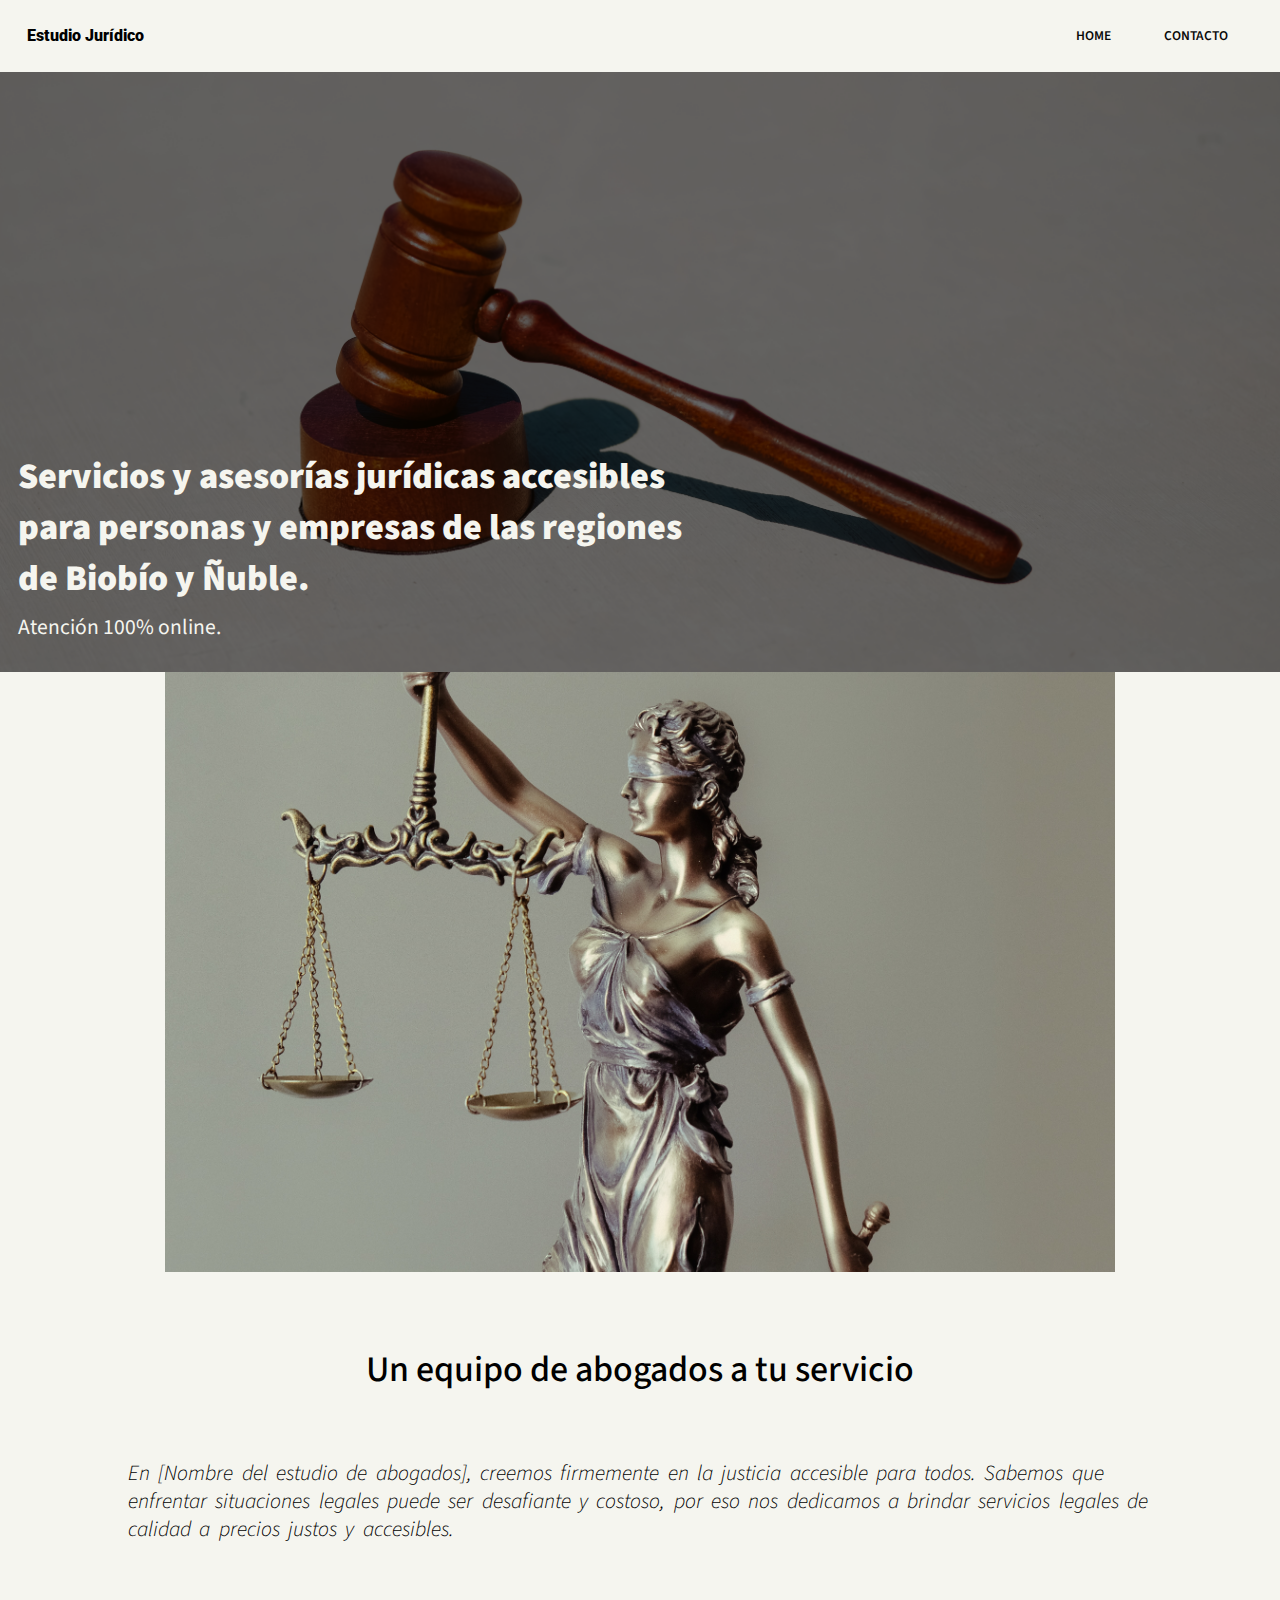
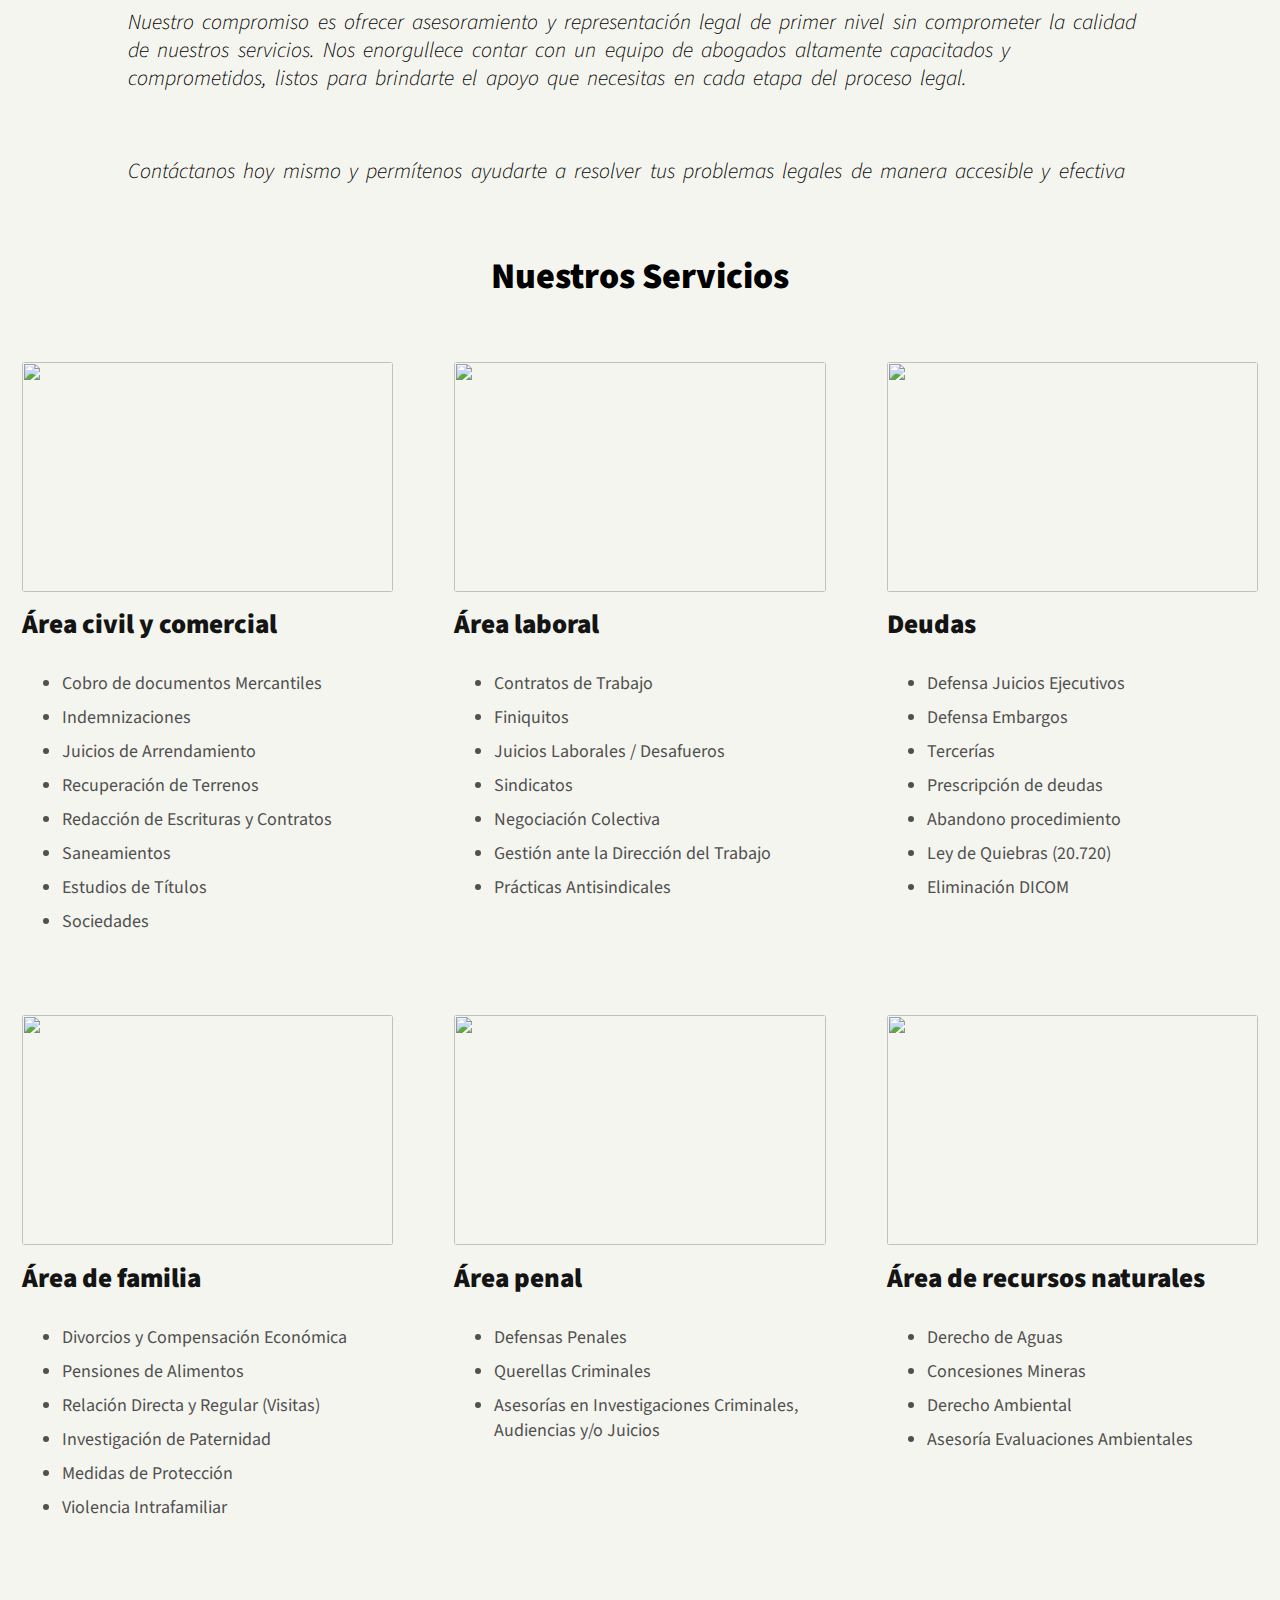
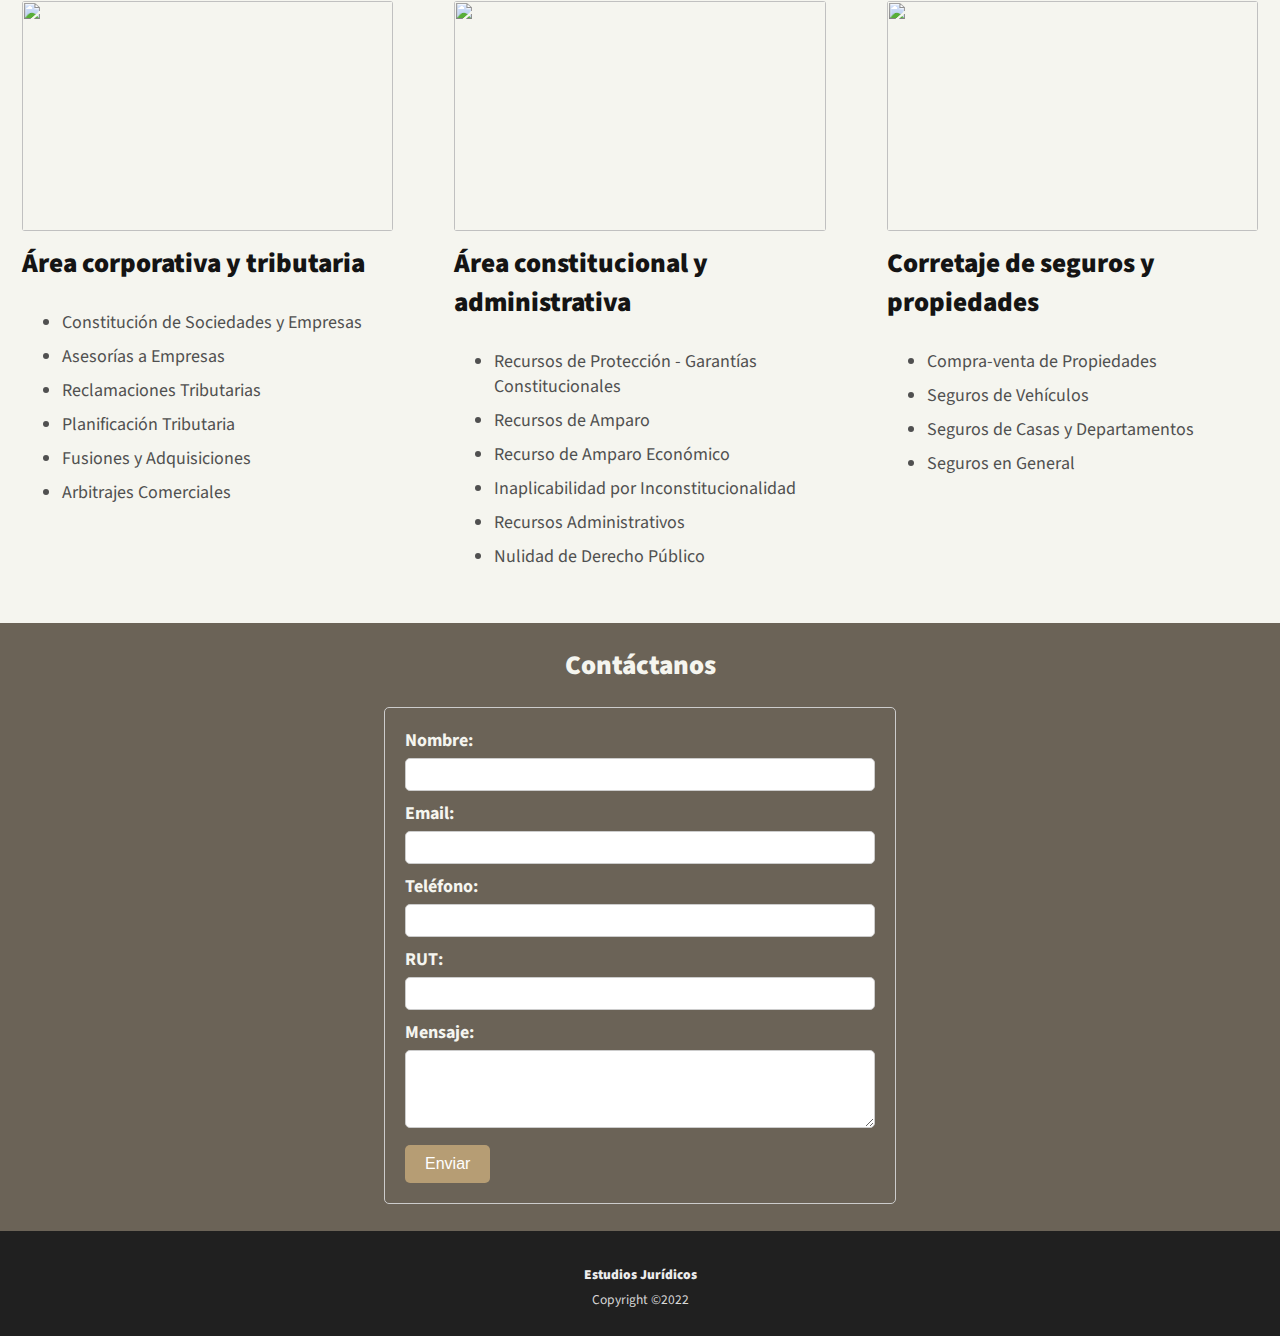
==== index.html @ 24c983ad "first commit" ====
<!DOCTYPE html>
<html>
  <head>
    <!-- Normalize -->
    <link
      rel="stylesheet"
      href="https://necolas.github.io/normalize.css/8.0.1/normalize.css"
    />
    <!-- Font-awesome -->
    <link
      rel="stylesheet"
      href="https://cdnjs.cloudflare.com/ajax/libs/font-awesome/6.4.0/css/all.min.css"
      integrity="sha512-iecdLmaskl7CVkqkXNQ/ZH/XLlvWZOJyj7Yy7tcenmpD1ypASozpmT/E0iPtmFIB46ZmdtAc9eNBvH0H/ZpiBw=="
      crossorigin="anonymous"
      referrerpolicy="no-referrer"
    />
    <!-- Google Fonts -->
    <link rel="preconnect" href="https://fonts.googleapis.com" />
    <link rel="preconnect" href="https://fonts.gstatic.com" crossorigin />
    <link
      href="https://fonts.googleapis.com/css2?family=Roboto:wght@700&family=Source+Sans+Pro:wght@200;300;400;600;700&display=swap"
      rel="stylesheet"
    />
    <!-- CSS -->
    <link rel="stylesheet" href="./style.css" />
    <meta name="viewport" content="width=device-width, initial-scale=1" />
    <title>My Learning Journal</title>
  </head>
  <header class="nav-bar">
    <i class="fa-solid fa-book fa-xl logo"></i>
    <h5 class="nav-title">Estudio Jurídico</h5>
    <nav class="nav-links">
      <a href="#" class="home-link">Home</a>
      <a href="#" class="about-me-link">Contacto</a>
    </nav>
  </header>
  <body>
    <a class="hero-overlay" href="#">
      <section class="hero">
        <div class="hero-content">
          <h1 class="hero-title">
            Servicios y asesorías jurídicas accesibles para personas y empresas
            de las regiones de Biobío y Ñuble.
          </h1>
          <p class="hero-text">Atención 100% online.</p>
        </div>
        <img src="./images/hero.jpg" class="hero-img" />
      </section>
    </a>
    <div class="about-el">
      <div>
        <img class="about-img" src="./images/about.jpg" />
      </div>
      <div>
        <h1 class="about-title">Un equipo de abogados a tu servicio</h1>
        <p class="about-text">
          En [Nombre del estudio de abogados], creemos firmemente en la justicia
          accesible para todos. Sabemos que enfrentar situaciones legales puede
          ser desafiante y costoso, por eso nos dedicamos a brindar servicios
          legales de calidad a precios justos y accesibles.
        </p>
        <p class="about-text">
          Nuestro compromiso es ofrecer asesoramiento y representación legal de
          primer nivel sin comprometer la calidad de nuestros servicios. Nos
          enorgullece contar con un equipo de abogados altamente capacitados y
          comprometidos, listos para brindarte el apoyo que necesitas en cada
          etapa del proceso legal.
        </p>
        <p class="about-text">
          Contáctanos hoy mismo y permítenos ayudarte a resolver tus problemas
          legales de manera accesible y efectiva
        </p>
      </div>
    </div>
    <h1 class="servicios-title">Nuestros Servicios</h1>
    <div class="posts-grid">
      <article class="post-card">
        <img
          src="https://source.unsplash.com/random/500×500/?lawyer"
          class="post-img"
        />
        <h2 class="post-title">Área civil y comercial</h2>
        <div class="post-text">
          <ul>
            <li>Cobro de documentos Mercantiles</li>
            <li>Indemnizaciones</li>
            <li>Juicios de Arrendamiento</li>
            <li>Recuperación de Terrenos</li>
            <li>Redacción de Escrituras y Contratos</li>
            <li>Saneamientos</li>
            <li>Estudios de Títulos</li>
            <li>Sociedades</li>
          </ul>
        </div>
      </article>
      <article class="post-card">
        <img
          src="https://source.unsplash.com/random/500×500/?courthouse"
          class="post-img"
        />
        <h2 class="post-title">Área laboral</h2>
        <div class="post-text">
          <ul>
            <li>Contratos de Trabajo</li>
            <li>Finiquitos</li>
            <li>Juicios Laborales / Desafueros</li>
            <li>Sindicatos</li>
            <li>Negociación Colectiva</li>
            <li>Gestión ante la Dirección del Trabajo</li>
            <li>Prácticas Antisindicales</li>
          </ul>
        </div>
      </article>
      <article class="post-card">
        <img
          src="https://source.unsplash.com/random/500×500/?frontend"
          class="post-img"
        />
        <h2 class="post-title">Deudas</h2>
        <div class="post-text">
          <ul>
            <li>Defensa Juicios Ejecutivos</li>
            <li>Defensa Embargos</li>
            <li>Tercerías</li>
            <li>Prescripción de deudas</li>
            <li>Abandono procedimiento</li>
            <li>Ley de Quiebras (20.720)</li>
            <li>Eliminación DICOM</li>
          </ul>
        </div>
      </article>
      <article class="post-card">
        <img
          src="https://source.unsplash.com/random/500×500/?gaming"
          class="post-img"
        />
        <h2 class="post-title">Área de familia</h2>
        <div class="post-text">
          <ul>
            <li>Divorcios y Compensación Económica</li>
            <li>Pensiones de Alimentos</li>
            <li>Relación Directa y Regular (Visitas)</li>
            <li>Investigación de Paternidad</li>
            <li>Medidas de Protección</li>
            <li>Violencia Intrafamiliar</li>
          </ul>
        </div>
      </article>
      <article class="post-card">
        <img
          src="https://source.unsplash.com/random/500×500/?it"
          class="post-img"
        />
        <h2 class="post-title">Área penal</h2>
        <div class="post-text">
          <ul>
            <li>Defensas Penales</li>
            <li>Querellas Criminales</li>
            <li>
              Asesorías en Investigaciones Criminales, Audiencias y/o Juicios
            </li>
          </ul>
        </div>
      </article>
      <article class="post-card">
        <img
          src="https://source.unsplash.com/random/500×500/?programming"
          class="post-img"
        />
        <h2 class="post-title">Área de recursos naturales</h2>
        <div class="post-text">
          <ul>
            <li>Derecho de Aguas</li>
            <li>Concesiones Mineras</li>
            <li>Derecho Ambiental</li>
            <li>Asesoría Evaluaciones Ambientales</li>
          </ul>
        </div>
      </article>
      <article class="post-card">
        <img
          src="https://source.unsplash.com/random/500×500/?frontend"
          class="post-img"
        />
        <h2 class="post-title">Área corporativa y tributaria</h2>
        <div class="post-text">
          <ul>
            <li>Constitución de Sociedades y Empresas</li>
            <li>Asesorías a Empresas</li>
            <li>Reclamaciones Tributarias</li>
            <li>Planificación Tributaria</li>
            <li>Fusiones y Adquisiciones</li>
            <li>Arbitrajes Comerciales</li>
          </ul>
        </div>
      </article>
      <article class="post-card">
        <img
          src="https://source.unsplash.com/random/500×500/?frontend"
          class="post-img"
        />
        <h2 class="post-title">Área constitucional y administrativa</h2>
        <div class="post-text">
          <ul>
            <li>Recursos de Protección - Garantías Constitucionales</li>
            <li>Recursos de Amparo</li>
            <li>Recurso de Amparo Económico</li>
            <li>Inaplicabilidad por Inconstitucionalidad</li>
            <li>Recursos Administrativos</li>
            <li>Nulidad de Derecho Público</li>
          </ul>
        </div>
      </article>
      <article class="post-card">
        <img
          src="https://source.unsplash.com/random/500×500/?frontend"
          class="post-img"
        />
        <h2 class="post-title">Corretaje de seguros y propiedades</h2>
        <div class="post-text">
          <ul>
            <li>Compra-venta de Propiedades</li>
            <li>Seguros de Vehículos</li>
            <li>Seguros de Casas y Departamentos</li>
            <li>Seguros en General</li>
          </ul>
        </div>
      </article>
    </div>
    <div class="contactanos">
      <h2 class="contact-title">Contáctanos</h2>
      <form
        action="/submit"
        method="post"
        onsubmit="return validateForm()"
        class="contact-form"
      >
        <label for="nombre">Nombre:</label>
        <input type="text" id="nombre" name="nombre" required />

        <label for="email">Email:</label>
        <input type="email" id="email" name="email" required />

        <label for="telefono">Teléfono:</label>
        <input type="tel" id="telefono" name="telefono" />

        <label for="rut">RUT:</label>
        <input type="text" id="rut" name="rut" />

        <label for="mensaje">Mensaje:</label>
        <textarea
          id="mensaje"
          name="mensaje"
          rows="4"
          cols="50"
          required
        ></textarea>

        <input type="submit" value="Enviar" class="submit-btn" />
      </form>

      <script>
        function validateForm() {
          // Regular expressions for validation
          var telefonoRegex = /^[0-9\s-]*$/;
          var rutRegex = /^[0-9]+[-|‐]{1}[0-9kK]{1}$/;

          var telefonoInput = document.getElementById("telefono");
          var rutInput = document.getElementById("rut");

          // Validate telefono field
          if (
            telefonoInput.value.trim() !== "" &&
            !telefonoRegex.test(telefonoInput.value)
          ) {
            alert(
              "Por favor, ingresa un número de teléfono válido (solo dígitos, guiones o espacios)."
            );
            telefonoInput.focus();
            return false;
          }

          // Validate RUT field
          if (rutInput.value.trim() !== "" && !rutRegex.test(rutInput.value)) {
            alert("Por favor, ingresa un RUT válido en el formato 12345678-9.");
            rutInput.focus();
            return false;
          }

          return true; // Form will be submitted if everything is valid
        }
      </script>
    </div>
  </body>
  <footer>
    <h6 class="footer-title">Estudios Jurídicos</h6>
    <h6 class="footer-copy">Copyright &copy;2022</h6>
  </footer>
</html>
---- style.css ----
*,
*::before,
*::after {
  box-sizing: border-box;
}

html {
  width: calc(100vw - (100vw - 100%));
  min-width: 320px;
}

html,
body {
  margin: 0;
  padding: 0;
}

/* Typography */

body {
  font-family: "Source Sans Pro", sans-serif;
}

h1,
h2,
h5,
.more-btn,
.footer-title {
  font-weight: 900;
}

h4,
h6,
p {
  font-weight: 400;
}

h1 {
  font-size: 2rem;
}

h2 {
  font-size: 1.5rem;
}

h5,
h4 {
  font-size: 0.88rem;
  font-family: "Roboto", sans-serif;
}

h6,
.nav-links a {
  font-size: 0.75rem;
}

.nav-links a {
  text-transform: uppercase;
}

p,
.more-btn {
  font-size: 1rem;
}

.nav-links a {
  text-decoration: none;
  font-weight: 600;
  color: #090909;
}

.post-date,
.more-btn {
  color: #000000;
}

.post-date {
  text-transform: uppercase;
}

.post-title {
  color: #141414;
}

.post-text {
  color: #505050;
}

.footer-title {
  color: #ececec;
}

.footer-copy {
  color: #d7d7d7;
}

.nav-bar,
.post-card {
  background-color: #f5f5ef;
}

.hero {
  color: #f5f5ef;
  background-color: #000000;
}

body {
  background-color: #f5f5ef;
}

.hero-text {
  font-size: 1.2em;
}

.about-title {
  max-width: 80%;
  margin: 0 auto;
  font-size: 2em;
  text-align: center;
  padding-top: 2em;
  font-weight: 500;
}

.about-text {
  font-size: 1.2em;
  font-weight: 300;
  font-style: italic;
  word-spacing: 0.2em;
  width: 80%;
  margin: 3em auto;
  line-height: 1.3em;
}

.servicios-title {
  text-align: center;
  margin-top: 1.5em;
}

/* images */

.hero-img {
  width: 100%;
  min-width: 320px;
  min-height: 290px;
  max-height: 600px;
  filter: brightness(40%);
  object-fit: cover;
  object-position: center;
}

.post-img {
  width: 100%;
  height: 230px;
  object-fit: cover;
  border-radius: 3px;
  object-position: center center;
}

.read-post-img {
  width: min(90%, 900px);
  display: block;
  margin: 0 auto;
  min-height: 190px;
  max-height: 480px;
  object-fit: cover;
  object-position: center top;
}

.me-img {
  width: 185px;
  height: 185px;
  border-radius: 50%;
}

/* layout header*/

.nav-bar {
  display: grid;
  grid-template-columns: 0.5em min-content 1fr minmax(150px, 20%);
  grid-template-areas: ". logo title link";
  align-items: baseline;
  text-align: center;
  gap: 0 0.5em;
}

.logo {
  grid-area: logo;
  align-self: center;
}

.nav-title {
  grid-area: title;
  text-align: left;
}

.nav-links {
  grid-area: link;
  display: flex;
  justify-content: space-evenly;
  margin: auto 0;
  /* gap: 1em; */
}

/* layout hero */

.hero {
  margin: 0 auto;
  display: grid;
  grid-template-rows: min-content min-content;
  grid-template-columns: 2fr 1fr;
}

.hero-img,
.hero-content {
  grid-column: 1 / -1;
}

.hero-img {
  grid-row: 1 / -1;
}

.hero-content {
  grid-row: 2 / -1;
  z-index: 1;
  padding: 0 1em 1em;
  width: min(100%, 700px);
}

.hero-date,
.hero-text {
  margin-top: 0;
  margin-bottom: 0.6em;
  line-height: 1.2;
}

.hero-title {
  margin: 0 0 0.3em;
}

/* layout about-el */

.about-el {
  display: block;
}

.about-img {
  width: min(100%, 950px);
  display: block;
  margin: auto;
  min-height: 190px;
  max-height: 600px;
  object-fit: cover;
  object-position: center 40%;
}

@media (min-width: 1300px) {
  .about-el {
    display: grid;
    grid-template-columns: 1fr 1fr;
  }
  .about-img {
    margin: 0 auto;
    max-height: 800px;
  }
}

/* layout articles */

.posts-grid {
  display: grid;
  grid-template-columns: repeat(auto-fit, minmax(310px, 1fr));
  grid-gap: 1em;
  margin-bottom: 1.5em;
}

.post-card {
  display: flex;
  flex-direction: column;
  margin: 2em 1.2em 0.5em;
}

.post-img {
  align-self: center;
}

.post-date {
  margin-top: 0.8em;
  margin-bottom: 0;
}

.post-title {
  margin-top: 0.5em;
  margin-bottom: 0;
}

.post-text {
  margin-top: 0.5em;
  margin-bottom: 0;
}

.post-text li {
  margin: 0.5em 0;
}

/* View more button */

.more-btn {
  display: block;
  margin: 1em auto 2em;
  border: none;
  background-color: #ffffff;
  text-decoration: underline;
  text-transform: capitalize;
}

/* footer layout */

footer {
  background-color: #202020;
  min-height: 105px;
  display: flex;
  flex-direction: column;
  justify-content: center;
  align-items: center;
}

.footer-title {
  padding: 0.5em 0;
  margin: 0;
}

.footer-copy {
  padding: 0;
  margin: 0;
}

/* read-post layout */

.read-post-upper {
  margin: 0 auto;
  width: min(90%, 800px);
}

.read-post-lower {
  margin: 0 auto 2em;
  width: min(90%, 800px);
}

.read-post-date {
  margin-bottom: 0;
}

.recent-post {
  text-align: center;
  margin: 2.5em 0 0.5em;
}

/* about-me layout */

.me-profile {
  margin: 1em 1.25em;
  display: grid;
  grid-template-columns: min-content 2fr;
  grid-template-rows: min-content 1fr;
  grid-template-areas:
    "image image"
    "text text";
  align-items: center;
}

.me-img {
  grid-area: image;
}

.me-description {
  grid-area: text;
}

.me-img,
.me-description {
  margin: 0 0.5em;
}

.me-description {
  max-width: 1000px;
}
/* media-queries */
@media (min-width: 768px) {
  html {
    font-size: 17px;
  }

  .me-profile {
    grid-template-areas:
      ". image text ."
      ". image text .";
    margin: 1.5em 2em;
  }
}

@media (min-width: 1025px) {
  html {
    font-size: 18px;
  }

  .me-profile {
    grid-template-columns: 1fr min-content 6fr 1fr;
    grid-template-rows: min-content 1fr;
  }
}

.hero-overlay {
  text-decoration: none;
  cursor: pointer;
}

/* form */

.contactanos {
  display: flex;
  flex-direction: column;
  justify-content: center;
  align-items: center;
  margin: 0;
  background-color: #6b6357;
}

.contact-title {
  color: #f5f5ef;
}

.contact-form {
  color: #f5f5ef;
  /* max-width: 400px; */
  width: 40%;
  padding: 20px;
  border: 1px solid #ccc;
  border-radius: 5px;
  margin-bottom: 1.5rem;
}

label {
  display: block;
  margin-bottom: 5px;
  font-weight: bold;
}

input[type="text"],
input[type="email"],
input[type="tel"],
textarea {
  width: 100%;
  padding: 8px;
  border-radius: 5px;
  border: 1px solid #ccc;
  box-sizing: border-box;
  margin-bottom: 10px;
}

.submit-btn {
  background-color: #b69d74;
  color: white;
  padding: 10px 20px;
  border: none;
  border-radius: 5px;
  cursor: pointer;
  font-size: 16px;
}

.submit-btn:hover {
  background-color: #f5f5ef;
  color: #6b6357;
}

@media (max-width: 575.98px) {
  .contact-form {
    width: 80%;
  }
}

@media (min-width: 576px) and (max-width: 767.98px) {
  .contact-form {
    width: 70%;
  }
}

/* Medium devices (tablets, 768px and up) */
@media (min-width: 768px) and (max-width: 991.98px) {
  .contact-form {
    width: 60%;
  }
}
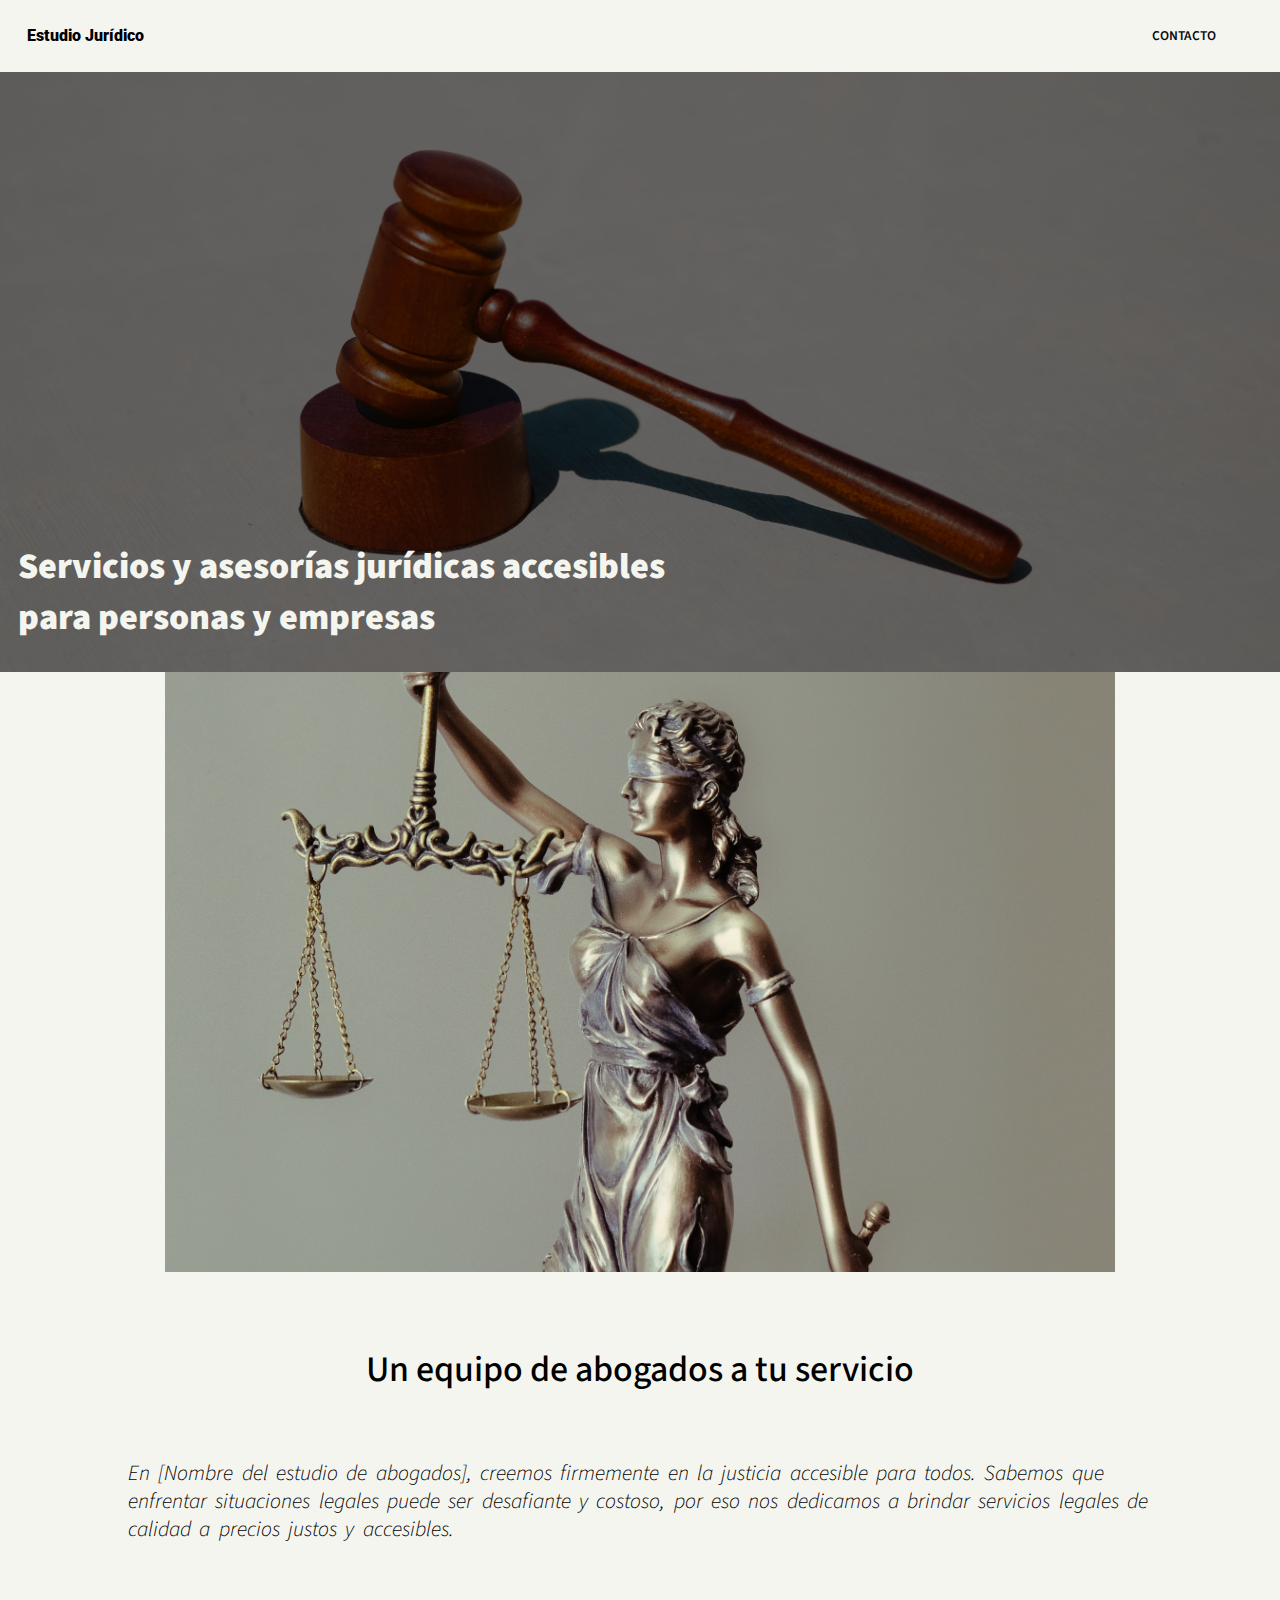
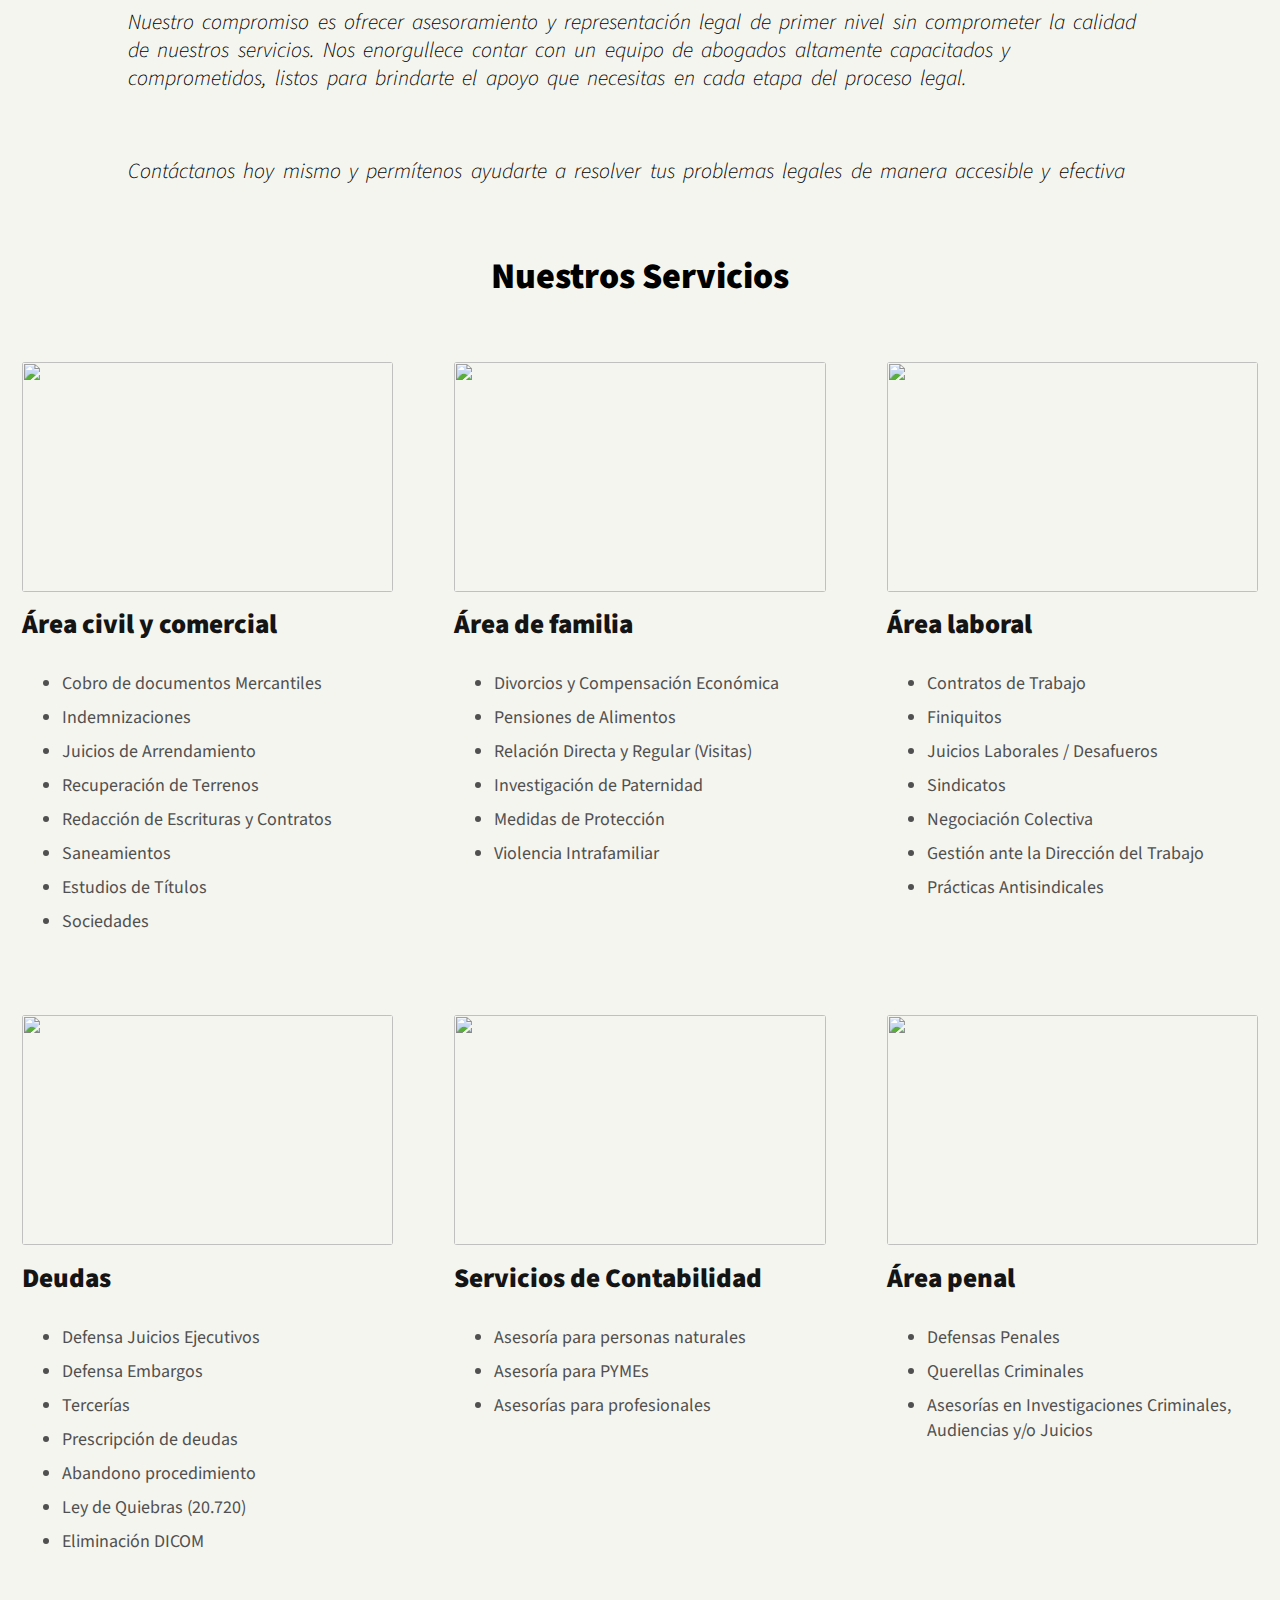
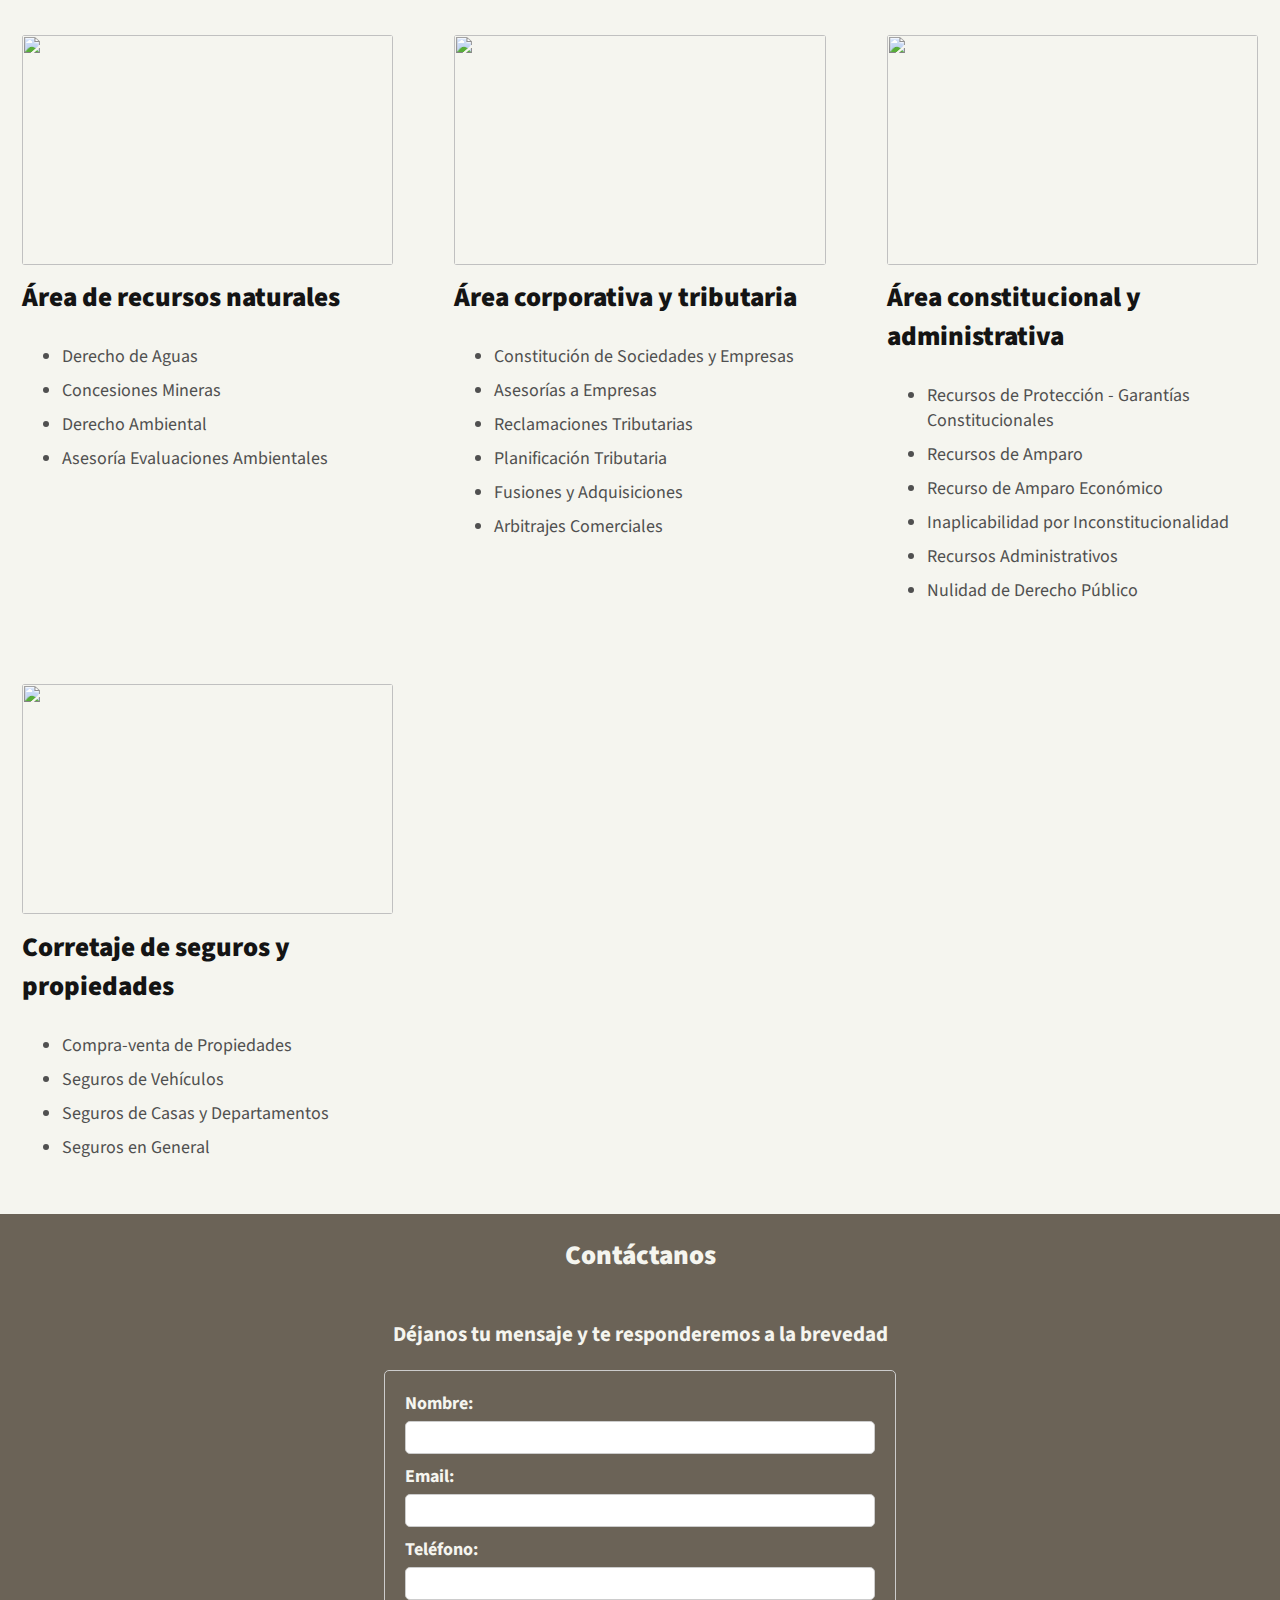
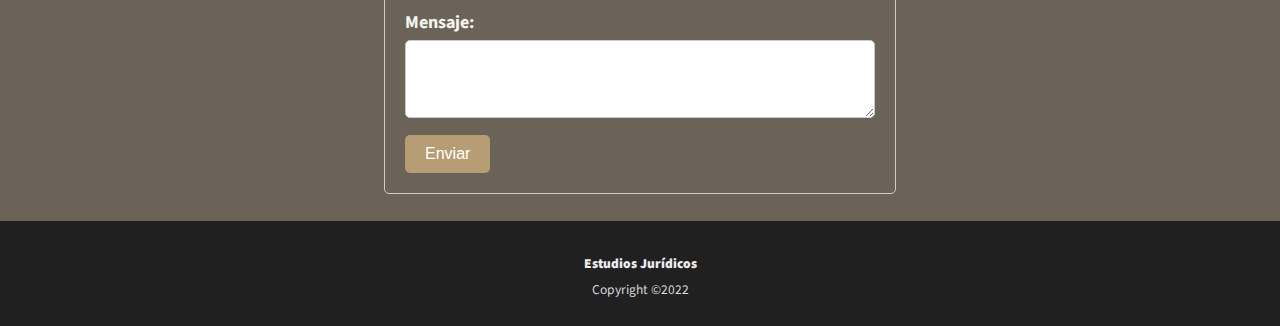
==== commit 2ad021a8: "whatsapp btn" ====
--- a/index.html
+++ b/index.html
@@ -27,11 +27,11 @@
     <title>My Learning Journal</title>
   </head>
   <header class="nav-bar">
-    <i class="fa-solid fa-book fa-xl logo"></i>
+    <i class="fa-solid fa-gavel fa-xl logo"></i>
     <h5 class="nav-title">Estudio Jurídico</h5>
     <nav class="nav-links">
-      <a href="#" class="home-link">Home</a>
-      <a href="#" class="about-me-link">Contacto</a>
+      <i class="fa-brands fa-whatsapp fa-xl logo whatsapp"></i>
+      <a href="#formulario" class="about-me-link">Contacto</a>
     </nav>
   </header>
   <body>
@@ -40,9 +40,8 @@
         <div class="hero-content">
           <h1 class="hero-title">
             Servicios y asesorías jurídicas accesibles para personas y empresas
-            de las regiones de Biobío y Ñuble.
           </h1>
-          <p class="hero-text">Atención 100% online.</p>
+          <!-- <p class="hero-text">Atención 100% online.</p> -->
         </div>
         <img src="./images/hero.jpg" class="hero-img" />
       </section>
@@ -95,6 +94,23 @@
       </article>
       <article class="post-card">
         <img
+          src="https://source.unsplash.com/random/500×500/?gaming"
+          class="post-img"
+        />
+        <h2 class="post-title">Área de familia</h2>
+        <div class="post-text">
+          <ul>
+            <li>Divorcios y Compensación Económica</li>
+            <li>Pensiones de Alimentos</li>
+            <li>Relación Directa y Regular (Visitas)</li>
+            <li>Investigación de Paternidad</li>
+            <li>Medidas de Protección</li>
+            <li>Violencia Intrafamiliar</li>
+          </ul>
+        </div>
+      </article>
+      <article class="post-card">
+        <img
           src="https://source.unsplash.com/random/500×500/?courthouse"
           class="post-img"
         />
@@ -131,18 +147,15 @@
       </article>
       <article class="post-card">
         <img
-          src="https://source.unsplash.com/random/500×500/?gaming"
-          class="post-img"
-        />
-        <h2 class="post-title">Área de familia</h2>
-        <div class="post-text">
-          <ul>
-            <li>Divorcios y Compensación Económica</li>
-            <li>Pensiones de Alimentos</li>
-            <li>Relación Directa y Regular (Visitas)</li>
-            <li>Investigación de Paternidad</li>
-            <li>Medidas de Protección</li>
-            <li>Violencia Intrafamiliar</li>
+          src="https://source.unsplash.com/random/500×500/?it"
+          class="post-img"
+        />
+        <h2 class="post-title">Servicios de Contabilidad</h2>
+        <div class="post-text">
+          <ul>
+            <li>Asesoría para personas naturales</li>
+            <li>Asesoría para PYMEs</li>
+            <li>Asesorías para profesionales</li>
           </ul>
         </div>
       </article>
@@ -227,8 +240,11 @@
         </div>
       </article>
     </div>
-    <div class="contactanos">
+    <div class="contactanos" id="formulario">
       <h2 class="contact-title">Contáctanos</h2>
+      <h3 class="contact-title">
+        Déjanos tu mensaje y te responderemos a la brevedad
+      </h3>
       <form
         action="/submit"
         method="post"
@@ -244,8 +260,8 @@
         <label for="telefono">Teléfono:</label>
         <input type="tel" id="telefono" name="telefono" />
 
-        <label for="rut">RUT:</label>
-        <input type="text" id="rut" name="rut" />
+        <!-- <label for="rut">RUT:</label>
+        <input type="text" id="rut" name="rut" /> -->
 
         <label for="mensaje">Mensaje:</label>
         <textarea
@@ -258,7 +274,11 @@
 
         <input type="submit" value="Enviar" class="submit-btn" />
       </form>
-
+      <div class="whatsapp-btn-container">
+        <a class="whatsapp-btn" href="https://wa.me/91999999999"
+          ><i class="fab fa-whatsapp"></i
+        ></a>
+      </div>
       <script>
         function validateForm() {
           // Regular expressions for validation
--- a/style.css
+++ b/style.css
@@ -188,6 +188,9 @@
   align-self: center;
 }
 
+.whatsapp {
+  color: #128c7e;
+}
 .nav-title {
   grid-area: title;
   text-align: left;
@@ -490,3 +493,36 @@
     width: 60%;
   }
 }
+
+/* Whatsapp corner button */
+
+.whatsapp-btn-container {
+  position: fixed;
+  right: 15px;
+  opacity: 0;
+  bottom: -50px;
+  padding: 0.5rem;
+  animation: fade-up 1000ms forwards;
+  animation-delay: 1000ms;
+  background-color: white;
+  border-radius: 50%;
+  /* border: 0.1em solid gray; */
+}
+
+@keyframes fade-up {
+  100% {
+    bottom: 24px;
+    opacity: 1;
+  }
+}
+
+.whatsapp-btn-container .whatsapp-btn {
+  font-size: 48px;
+  color: #25d366;
+  display: inline-block;
+  transition: all 400ms;
+}
+
+.whatsapp-btn-container .whatsapp-btn:hover {
+  transform: scale(1.2);
+}
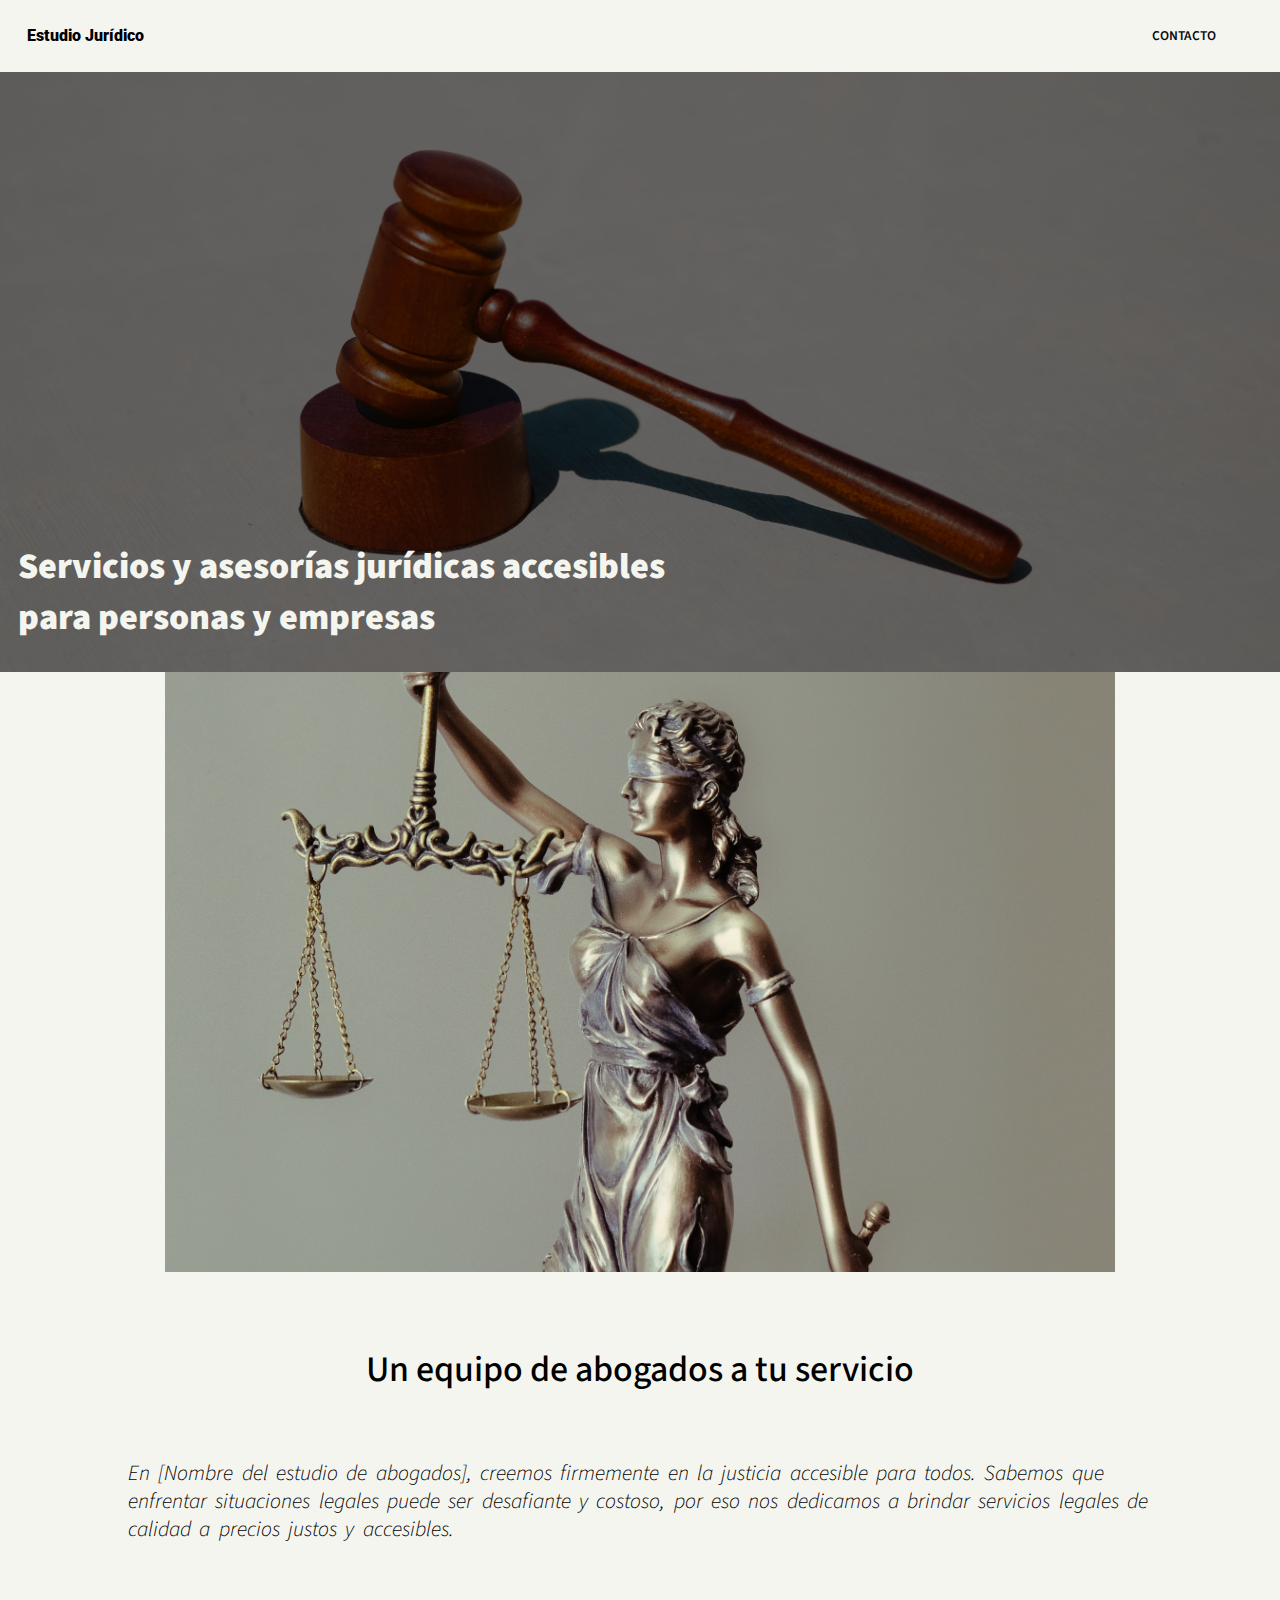
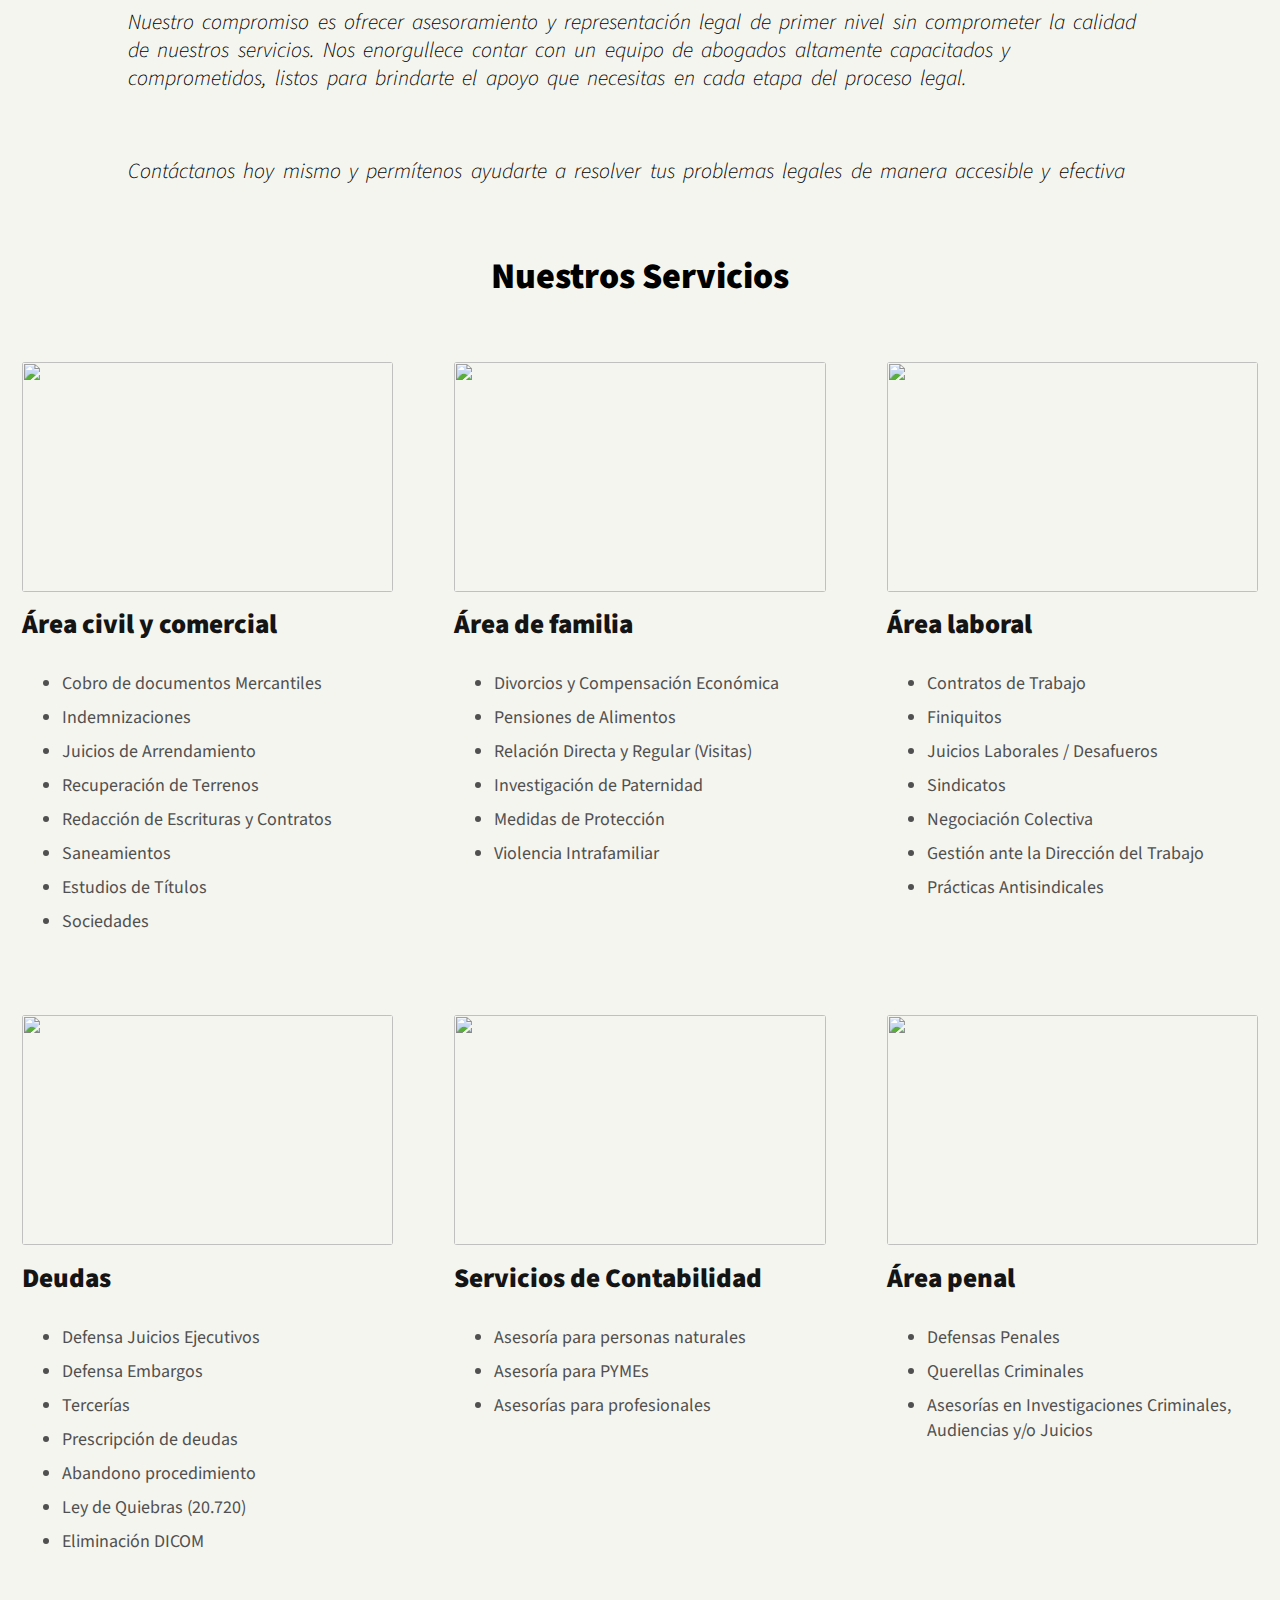
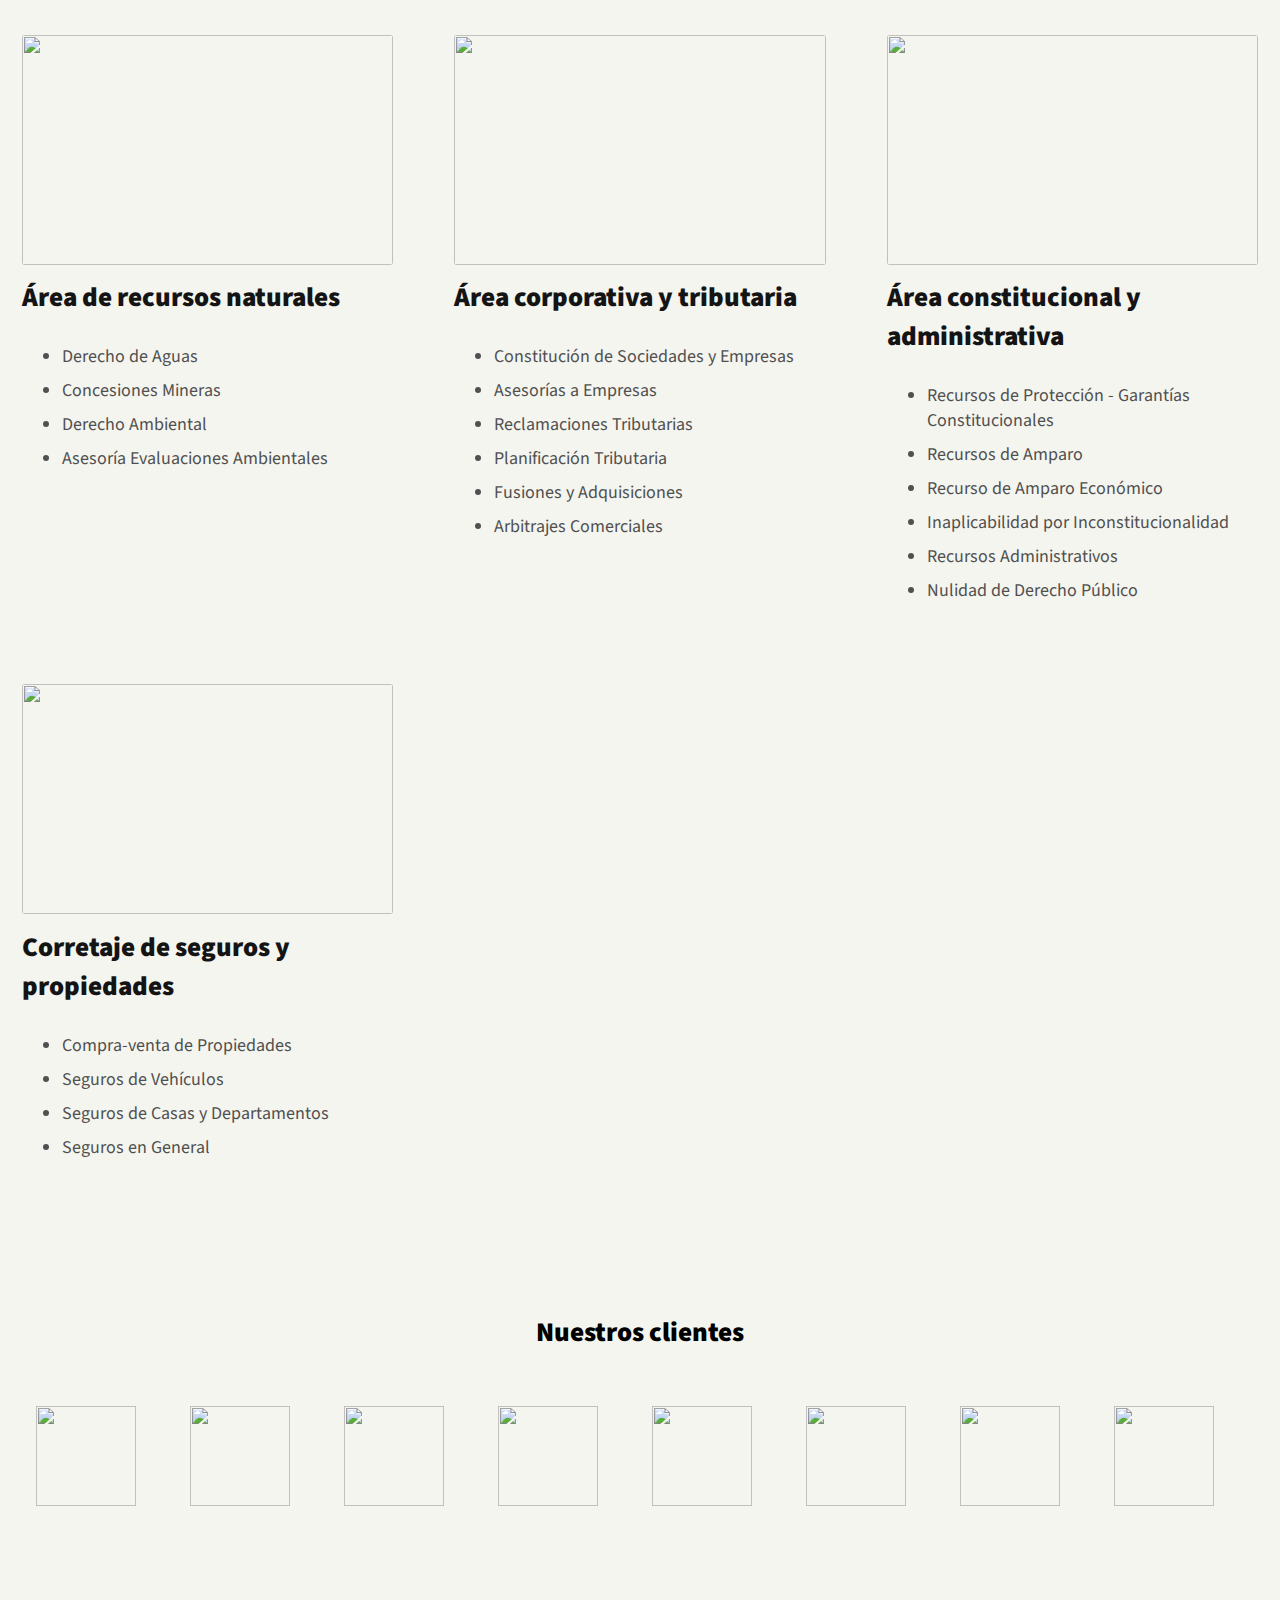
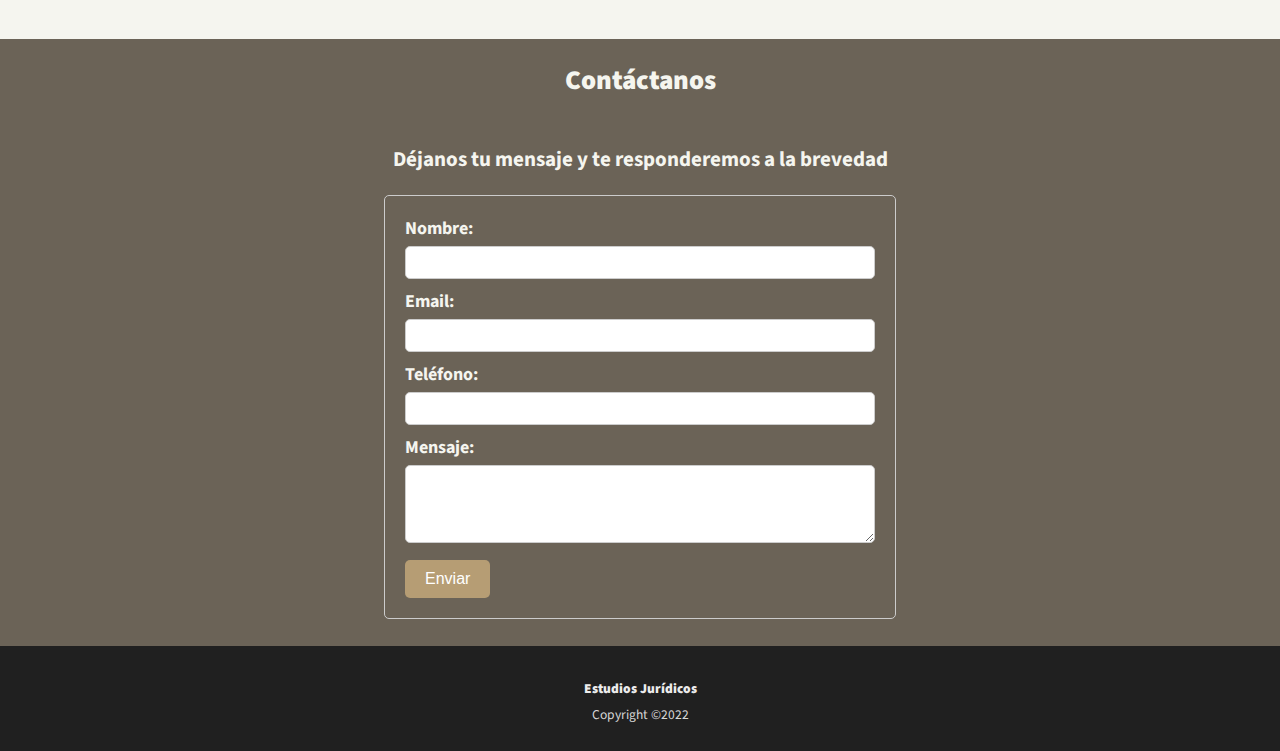
==== commit c68375e6: "client carrousel" ====
--- a/index.html
+++ b/index.html
@@ -1,6 +1,8 @@
 <!DOCTYPE html>
-<html>
+<html lang="es">
   <head>
+    <meta charset="utf-8" />
+    <meta name="viewport" content="width=device-width, initial-scale=1" />
     <!-- Normalize -->
     <link
       rel="stylesheet"
@@ -23,7 +25,6 @@
     />
     <!-- CSS -->
     <link rel="stylesheet" href="./style.css" />
-    <meta name="viewport" content="width=device-width, initial-scale=1" />
     <title>My Learning Journal</title>
   </head>
   <header class="nav-bar">
@@ -240,6 +241,119 @@
         </div>
       </article>
     </div>
+    <div class="slider">
+      <h2 class="clients-title">Nuestros clientes</h2>
+      <div class="slide-track">
+        <div class="slide">
+          <img
+            src="https://cdn.freebiesupply.com/logos/thumbs/2x/mcdonalds-black-logo.png"
+            alt=""
+          />
+        </div>
+        <div class="slide">
+          <img
+            src="https://cdn.freebiesupply.com/images/large/2x/starbucks-logo-black-and-white.png"
+            alt=""
+          />
+        </div>
+        <div class="slide">
+          <img
+            src="https://cdn.freebiesupply.com/logos/large/2x/general-electric-black-logo-png-transparent.png"
+            alt=""
+          />
+        </div>
+        <div class="slide">
+          <img
+            src="https://cdn.freebiesupply.com/logos/large/2x/nfl-logo-png-transparent.png"
+            alt=""
+          />
+        </div>
+        <div class="slide">
+          <img
+            src="https://cdn.freebiesupply.com/logos/large/2x/mercedes-benz-6-logo-png-transparent.png"
+            alt=""
+          />
+        </div>
+        <div class="slide">
+          <img
+            src="https://cdn.freebiesupply.com/logos/large/2x/hogwarts-logo-png-transparent.png"
+            alt=""
+          />
+        </div>
+        <div class="slide">
+          <img
+            src="https://cdn.freebiesupply.com/logos/thumbs/2x/mcdonalds-black-logo.png"
+            alt=""
+          />
+        </div>
+        <div class="slide">
+          <img
+            src="https://cdn.freebiesupply.com/images/large/2x/starbucks-logo-black-and-white.png"
+            alt=""
+          />
+        </div>
+        <div class="slide">
+          <img
+            src="https://cdn.freebiesupply.com/logos/large/2x/general-electric-black-logo-png-transparent.png"
+            alt=""
+          />
+        </div>
+        <div class="slide">
+          <img
+            src="https://cdn.freebiesupply.com/logos/large/2x/nfl-logo-png-transparent.png"
+            alt=""
+          />
+        </div>
+        <div class="slide">
+          <img
+            src="https://cdn.freebiesupply.com/logos/large/2x/mercedes-benz-6-logo-png-transparent.png"
+            alt=""
+          />
+        </div>
+        <div class="slide">
+          <img
+            src="https://cdn.freebiesupply.com/logos/large/2x/hogwarts-logo-png-transparent.png"
+            alt=""
+          />
+        </div>
+        <div class="slide">
+          <img
+            src="https://cdn.freebiesupply.com/logos/thumbs/2x/mcdonalds-black-logo.png"
+            alt=""
+          />
+        </div>
+        <div class="slide">
+          <img
+            src="https://cdn.freebiesupply.com/images/large/2x/starbucks-logo-black-and-white.png"
+            alt=""
+          />
+        </div>
+        <div class="slide">
+          <img
+            src="https://cdn.freebiesupply.com/logos/large/2x/general-electric-black-logo-png-transparent.png"
+            alt=""
+          />
+        </div>
+        <div class="slide">
+          <img
+            src="https://cdn.freebiesupply.com/logos/large/2x/nfl-logo-png-transparent.png"
+            alt=""
+          />
+        </div>
+        <div class="slide">
+          <img
+            src="https://cdn.freebiesupply.com/logos/large/2x/mercedes-benz-6-logo-png-transparent.png"
+            alt=""
+          />
+        </div>
+        <div class="slide">
+          <img
+            src="https://cdn.freebiesupply.com/logos/large/2x/hogwarts-logo-png-transparent.png"
+            alt=""
+          />
+        </div>
+      </div>
+    </div>
     <div class="contactanos" id="formulario">
       <h2 class="contact-title">Contáctanos</h2>
       <h3 class="contact-title">
@@ -279,7 +393,8 @@
           ><i class="fab fa-whatsapp"></i
         ></a>
       </div>
-      <script>
+
+      <!-- <script>
         function validateForm() {
           // Regular expressions for validation
           var telefonoRegex = /^[0-9\s-]*$/;
@@ -309,7 +424,7 @@
 
           return true; // Form will be submitted if everything is valid
         }
-      </script>
+      </script> -->
     </div>
   </body>
   <footer>
--- a/style.css
+++ b/style.css
@@ -430,6 +430,7 @@
 
 .contact-title {
   color: #f5f5ef;
+  text-align: center;
 }
 
 .contact-form {
@@ -526,3 +527,38 @@
 .whatsapp-btn-container .whatsapp-btn:hover {
   transform: scale(1.2);
 }
+
+/* CLIENTES SLIDER */
+
+.slide img {
+  width: 100px;
+  height: 100px;
+  animation: scroll 60s linear infinite;
+}
+
+.slide-track {
+  width: 100%;
+  display: flex;
+  gap: 3em;
+  overflow: hidden;
+}
+
+.slider {
+  margin: 2em 0;
+  padding: 2em 2em 5em;
+}
+
+@keyframes scroll {
+  0% {
+    transform: translateX(0);
+  }
+  100% {
+    transform: translatex(-1000%);
+  }
+}
+
+.clients-title {
+  text-align: center;
+  color: #000000;
+  margin: 2em 0;
+}
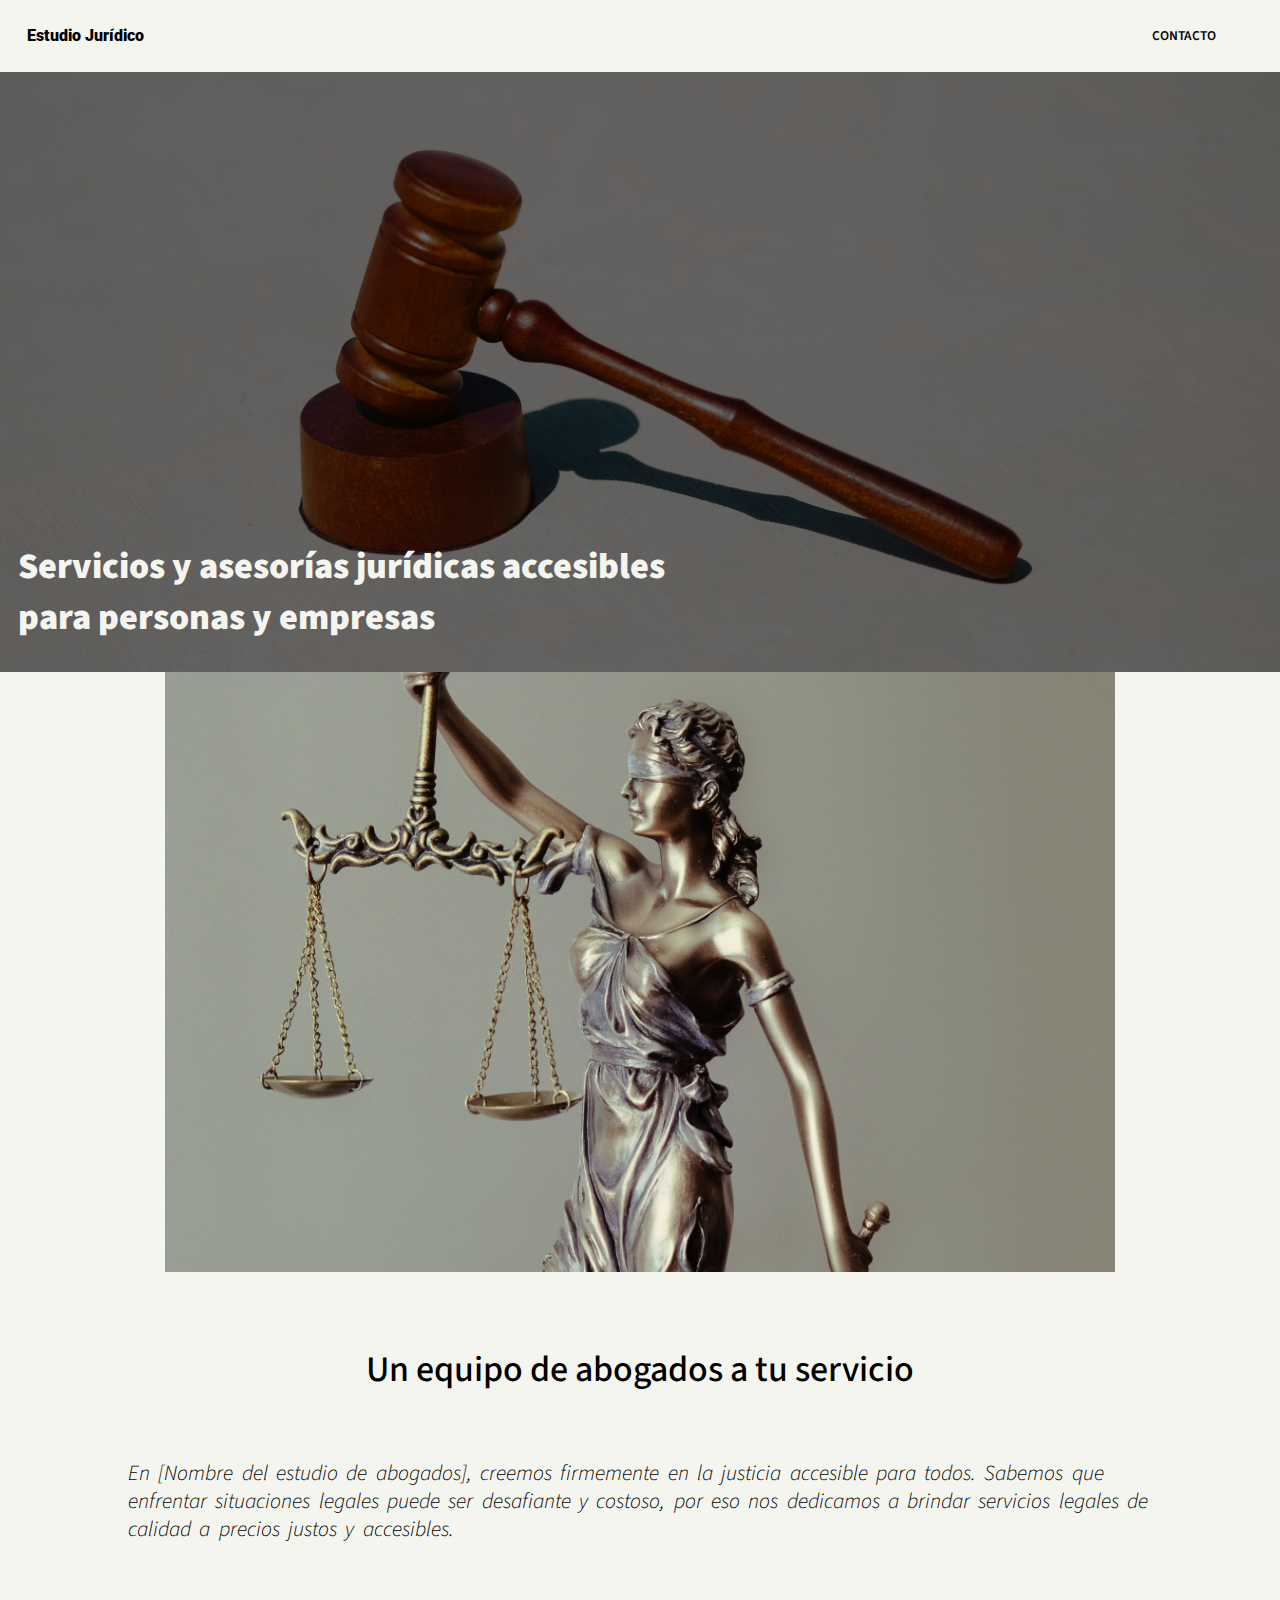
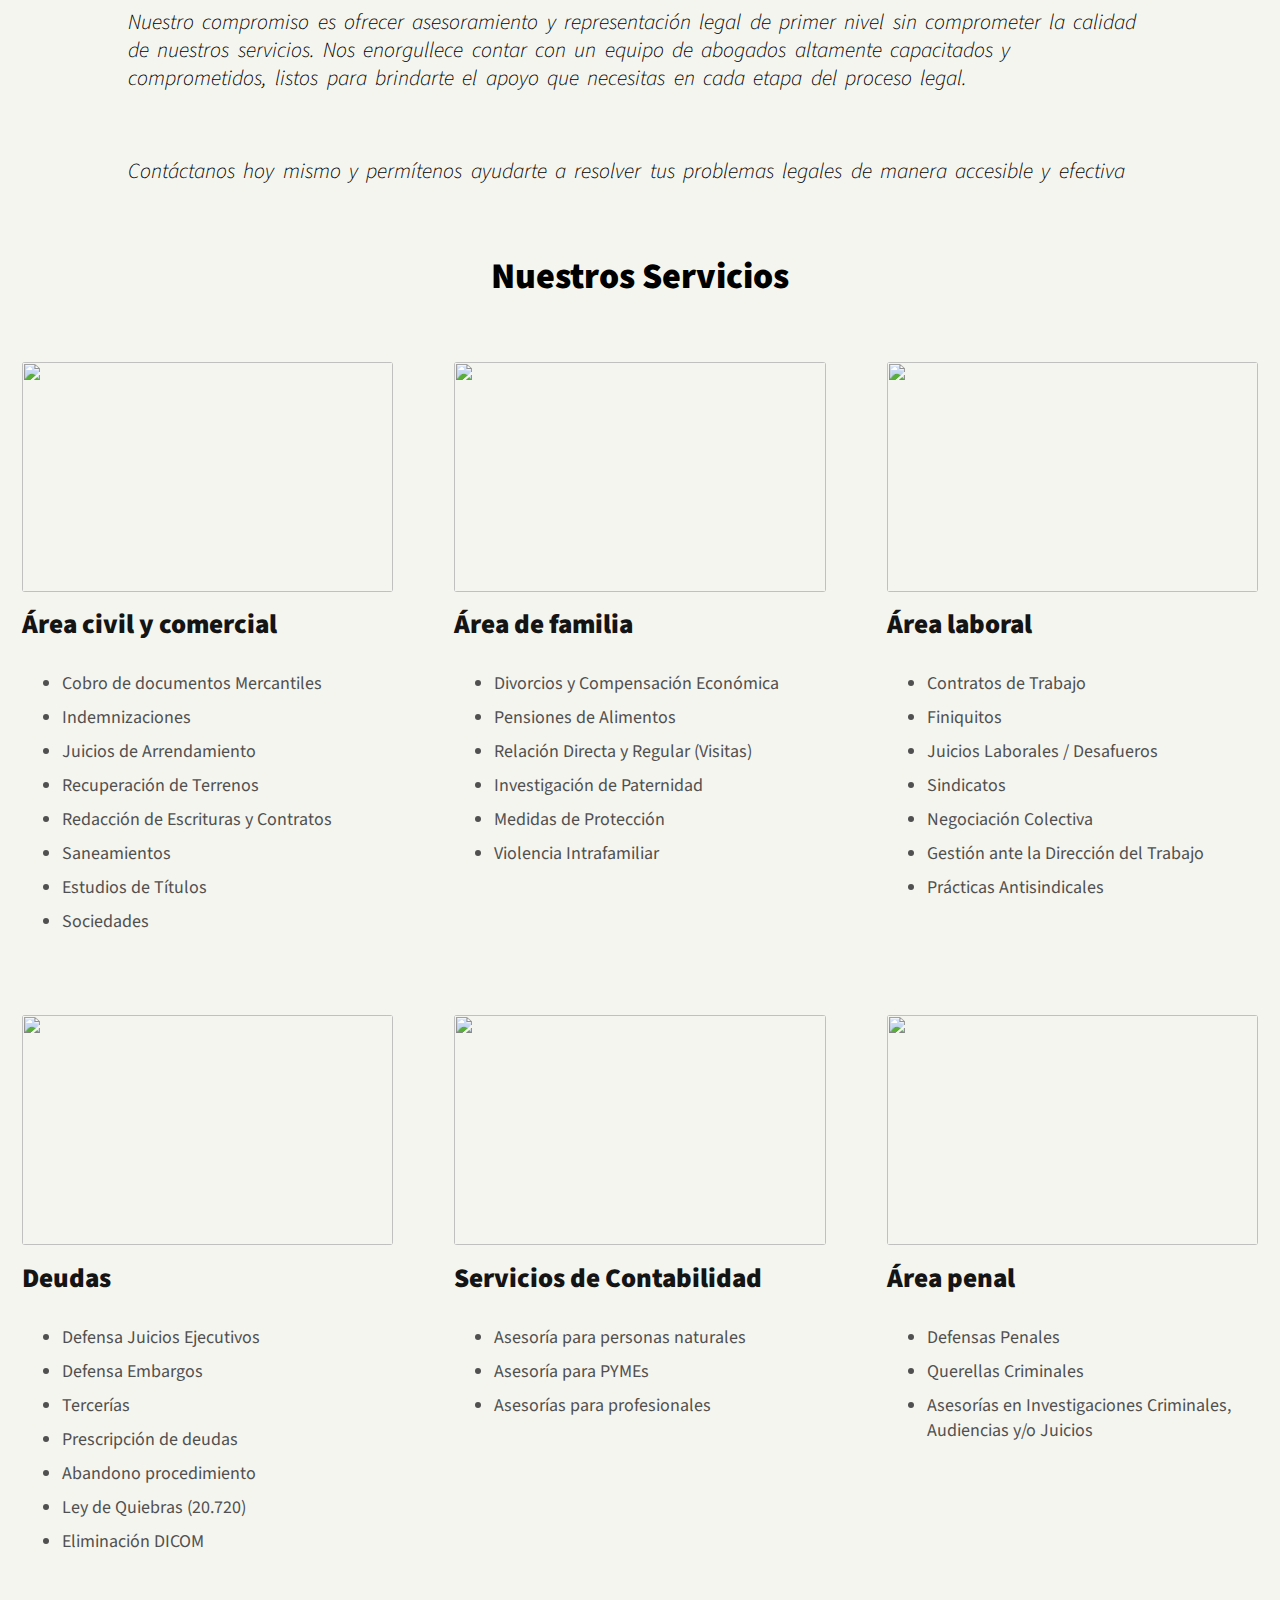
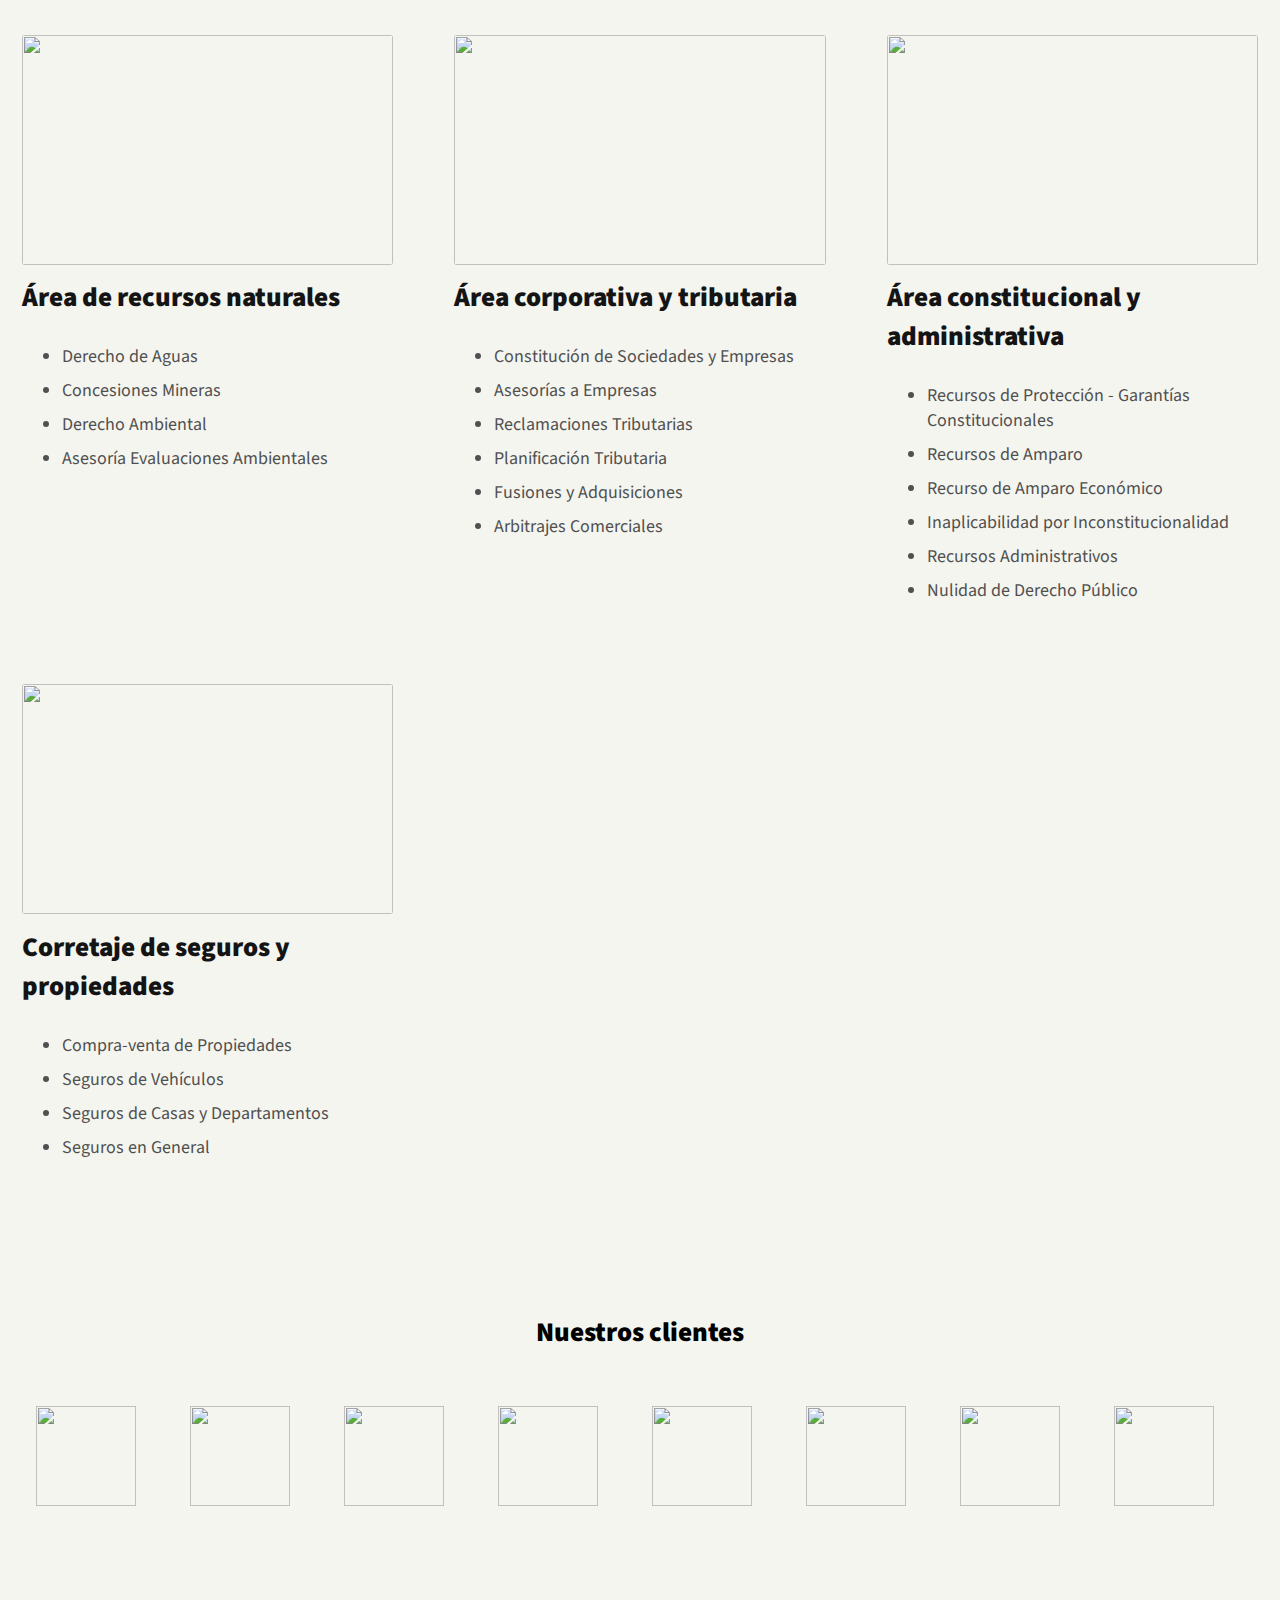
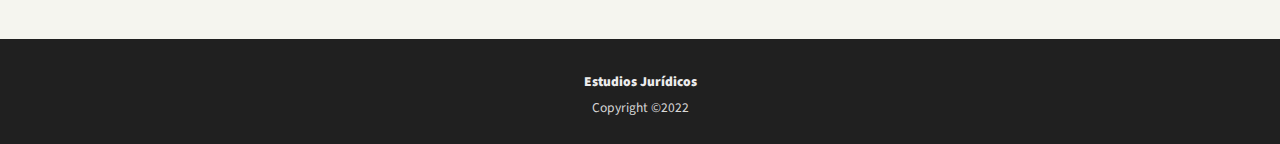
==== commit 1d93b269: "contact page" ====
--- a/index.html
+++ b/index.html
@@ -32,7 +32,7 @@
     <h5 class="nav-title">Estudio Jurídico</h5>
     <nav class="nav-links">
       <i class="fa-brands fa-whatsapp fa-xl logo whatsapp"></i>
-      <a href="#formulario" class="about-me-link">Contacto</a>
+      <a href="./pages/contact.html" class="about-me-link">Contacto</a>
     </nav>
   </header>
   <body>
@@ -354,78 +354,6 @@
         </div>
       </div>
     </div>
-    <div class="contactanos" id="formulario">
-      <h2 class="contact-title">Contáctanos</h2>
-      <h3 class="contact-title">
-        Déjanos tu mensaje y te responderemos a la brevedad
-      </h3>
-      <form
-        action="/submit"
-        method="post"
-        onsubmit="return validateForm()"
-        class="contact-form"
-      >
-        <label for="nombre">Nombre:</label>
-        <input type="text" id="nombre" name="nombre" required />
-
-        <label for="email">Email:</label>
-        <input type="email" id="email" name="email" required />
-
-        <label for="telefono">Teléfono:</label>
-        <input type="tel" id="telefono" name="telefono" />
-
-        <!-- <label for="rut">RUT:</label>
-        <input type="text" id="rut" name="rut" /> -->
-
-        <label for="mensaje">Mensaje:</label>
-        <textarea
-          id="mensaje"
-          name="mensaje"
-          rows="4"
-          cols="50"
-          required
-        ></textarea>
-
-        <input type="submit" value="Enviar" class="submit-btn" />
-      </form>
-      <div class="whatsapp-btn-container">
-        <a class="whatsapp-btn" href="https://wa.me/91999999999"
-          ><i class="fab fa-whatsapp"></i
-        ></a>
-      </div>
-
-      <!-- <script>
-        function validateForm() {
-          // Regular expressions for validation
-          var telefonoRegex = /^[0-9\s-]*$/;
-          var rutRegex = /^[0-9]+[-|‐]{1}[0-9kK]{1}$/;
-
-          var telefonoInput = document.getElementById("telefono");
-          var rutInput = document.getElementById("rut");
-
-          // Validate telefono field
-          if (
-            telefonoInput.value.trim() !== "" &&
-            !telefonoRegex.test(telefonoInput.value)
-          ) {
-            alert(
-              "Por favor, ingresa un número de teléfono válido (solo dígitos, guiones o espacios)."
-            );
-            telefonoInput.focus();
-            return false;
-          }
-
-          // Validate RUT field
-          if (rutInput.value.trim() !== "" && !rutRegex.test(rutInput.value)) {
-            alert("Por favor, ingresa un RUT válido en el formato 12345678-9.");
-            rutInput.focus();
-            return false;
-          }
-
-          return true; // Form will be submitted if everything is valid
-        }
-      </script> -->
-    </div>
   </body>
   <footer>
     <h6 class="footer-title">Estudios Jurídicos</h6>
--- a/style.css
+++ b/style.css
@@ -425,16 +425,16 @@
   justify-content: center;
   align-items: center;
   margin: 0;
-  background-color: #6b6357;
+  background-color: whitesmoke;
 }
 
 .contact-title {
-  color: #f5f5ef;
+  color: black;
   text-align: center;
 }
 
 .contact-form {
-  color: #f5f5ef;
+  color: black;
   /* max-width: 400px; */
   width: 40%;
   padding: 20px;
@@ -472,7 +472,9 @@
 }
 
 .submit-btn:hover {
-  background-color: #f5f5ef;
+  background-color: whitesmoke;
+  border: 1px solid black;
+  font-weight: bold;
   color: #6b6357;
 }
 
@@ -562,3 +564,24 @@
   color: #000000;
   margin: 2em 0;
 }
+
+a {
+  text-decoration: none;
+}
+
+a:link {
+  color: black;
+}
+a:visited {
+  color: black;
+}
+a:hover {
+  color: black;
+  cursor: pointer;
+}
+a:focus {
+  outline: black;
+}
+a:active {
+  color: black;
+}
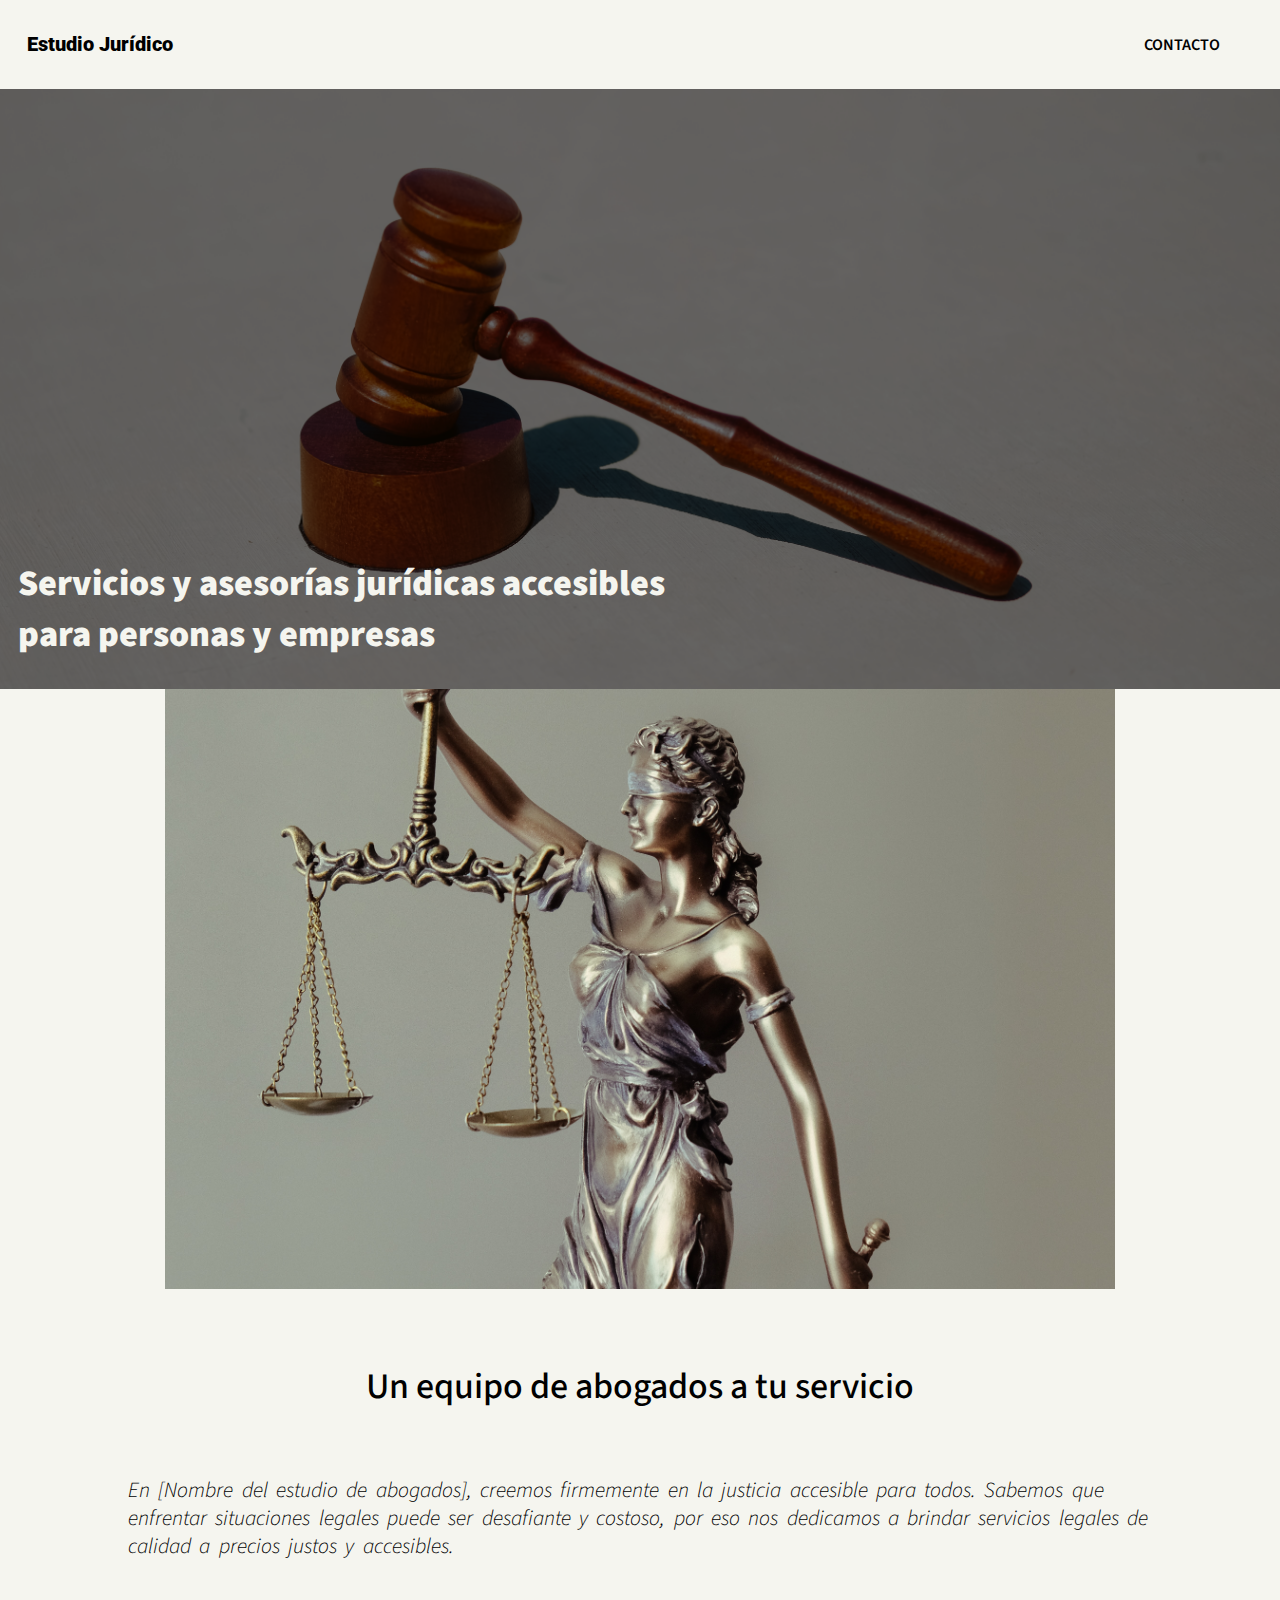
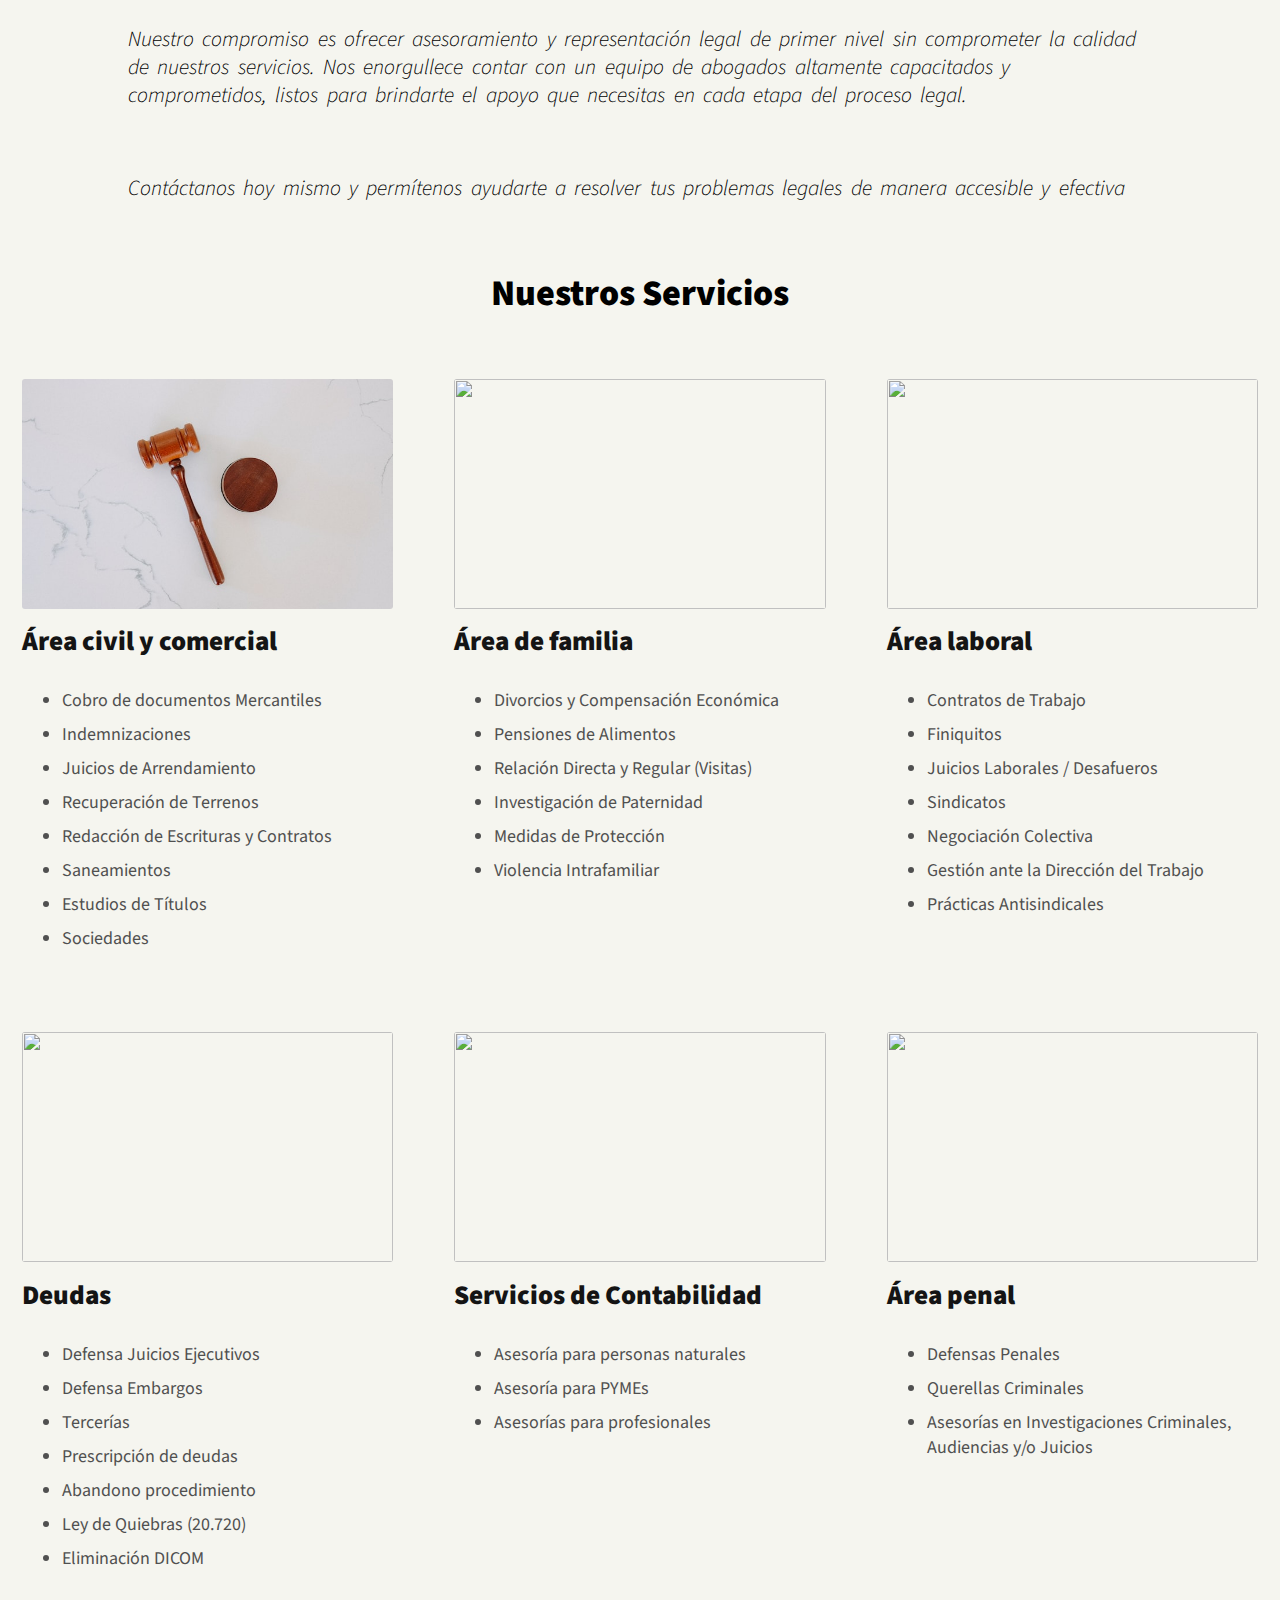
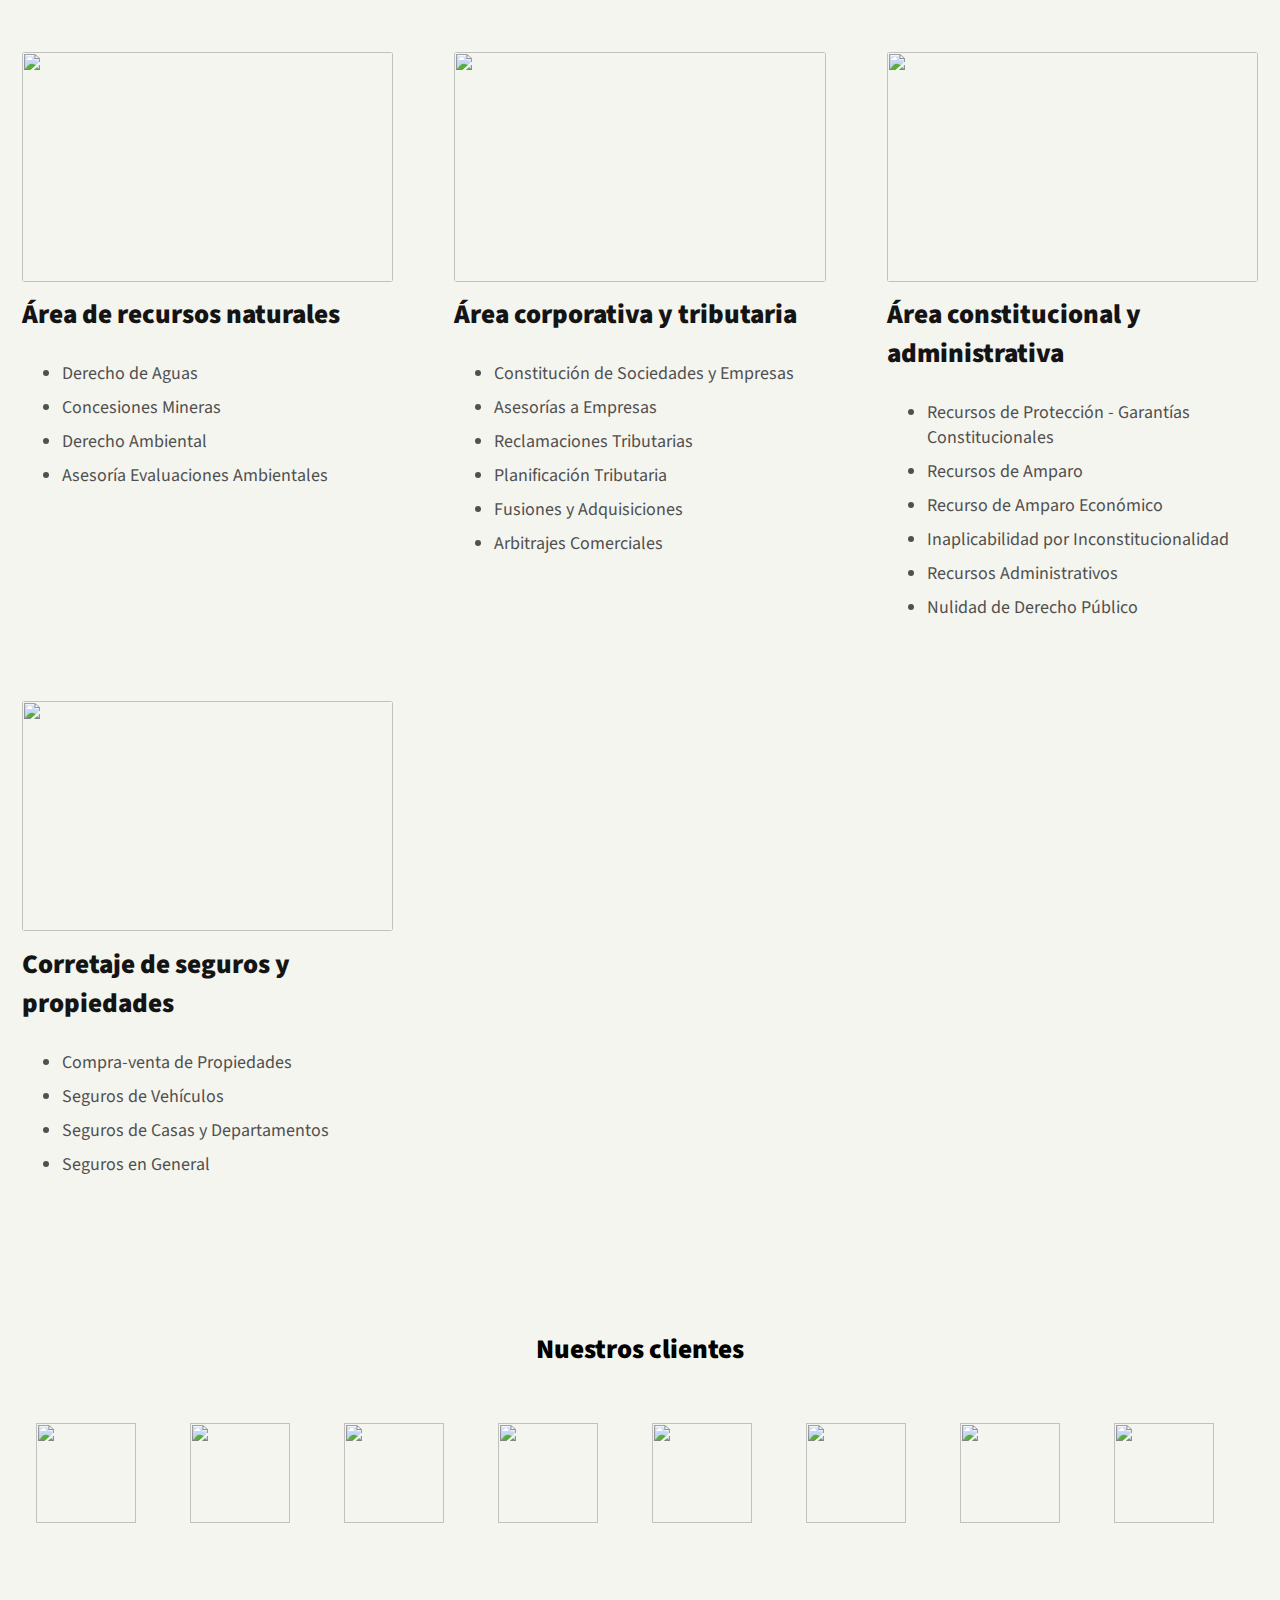
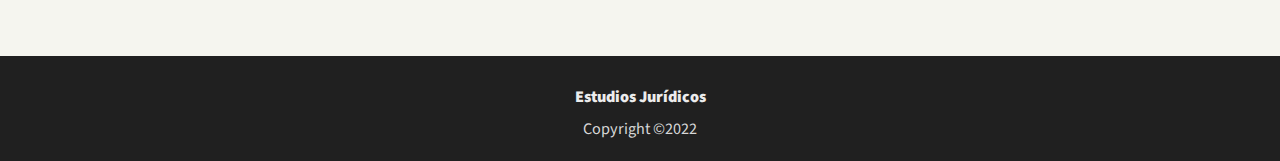
==== commit d6e599ae: "pic selection" ====
--- a/index.html
+++ b/index.html
@@ -25,13 +25,15 @@
     />
     <!-- CSS -->
     <link rel="stylesheet" href="./style.css" />
-    <title>My Learning Journal</title>
+    <title>Lex</title>
   </head>
   <header class="nav-bar">
     <i class="fa-solid fa-gavel fa-xl logo"></i>
     <h5 class="nav-title">Estudio Jurídico</h5>
     <nav class="nav-links">
-      <i class="fa-brands fa-whatsapp fa-xl logo whatsapp"></i>
+      <a href="https://wa.me/91999999999"
+        ><i class="fa-brands fa-whatsapp fa-xl logo whatsapp"></i
+      ></a>
       <a href="./pages/contact.html" class="about-me-link">Contacto</a>
     </nav>
   </header>
@@ -75,10 +77,7 @@
     <h1 class="servicios-title">Nuestros Servicios</h1>
     <div class="posts-grid">
       <article class="post-card">
-        <img
-          src="https://source.unsplash.com/random/500×500/?lawyer"
-          class="post-img"
-        />
+        <img src="./images/01.jpg" class="post-img" />
         <h2 class="post-title">Área civil y comercial</h2>
         <div class="post-text">
           <ul>
@@ -354,6 +353,11 @@
         </div>
       </div>
     </div>
+    <div class="whatsapp-btn-container">
+      <a class="whatsapp-btn" href="https://wa.me/91999999999"
+        ><i class="fab fa-whatsapp"></i
+      ></a>
+    </div>
   </body>
   <footer>
     <h6 class="footer-title">Estudios Jurídicos</h6>
--- a/style.css
+++ b/style.css
@@ -45,13 +45,13 @@
 
 h5,
 h4 {
-  font-size: 0.88rem;
+  font-size: 1.1rem;
   font-family: "Roboto", sans-serif;
 }
 
 h6,
 .nav-links a {
-  font-size: 0.75rem;
+  font-size: 0.9rem;
 }
 
 .nav-links a {
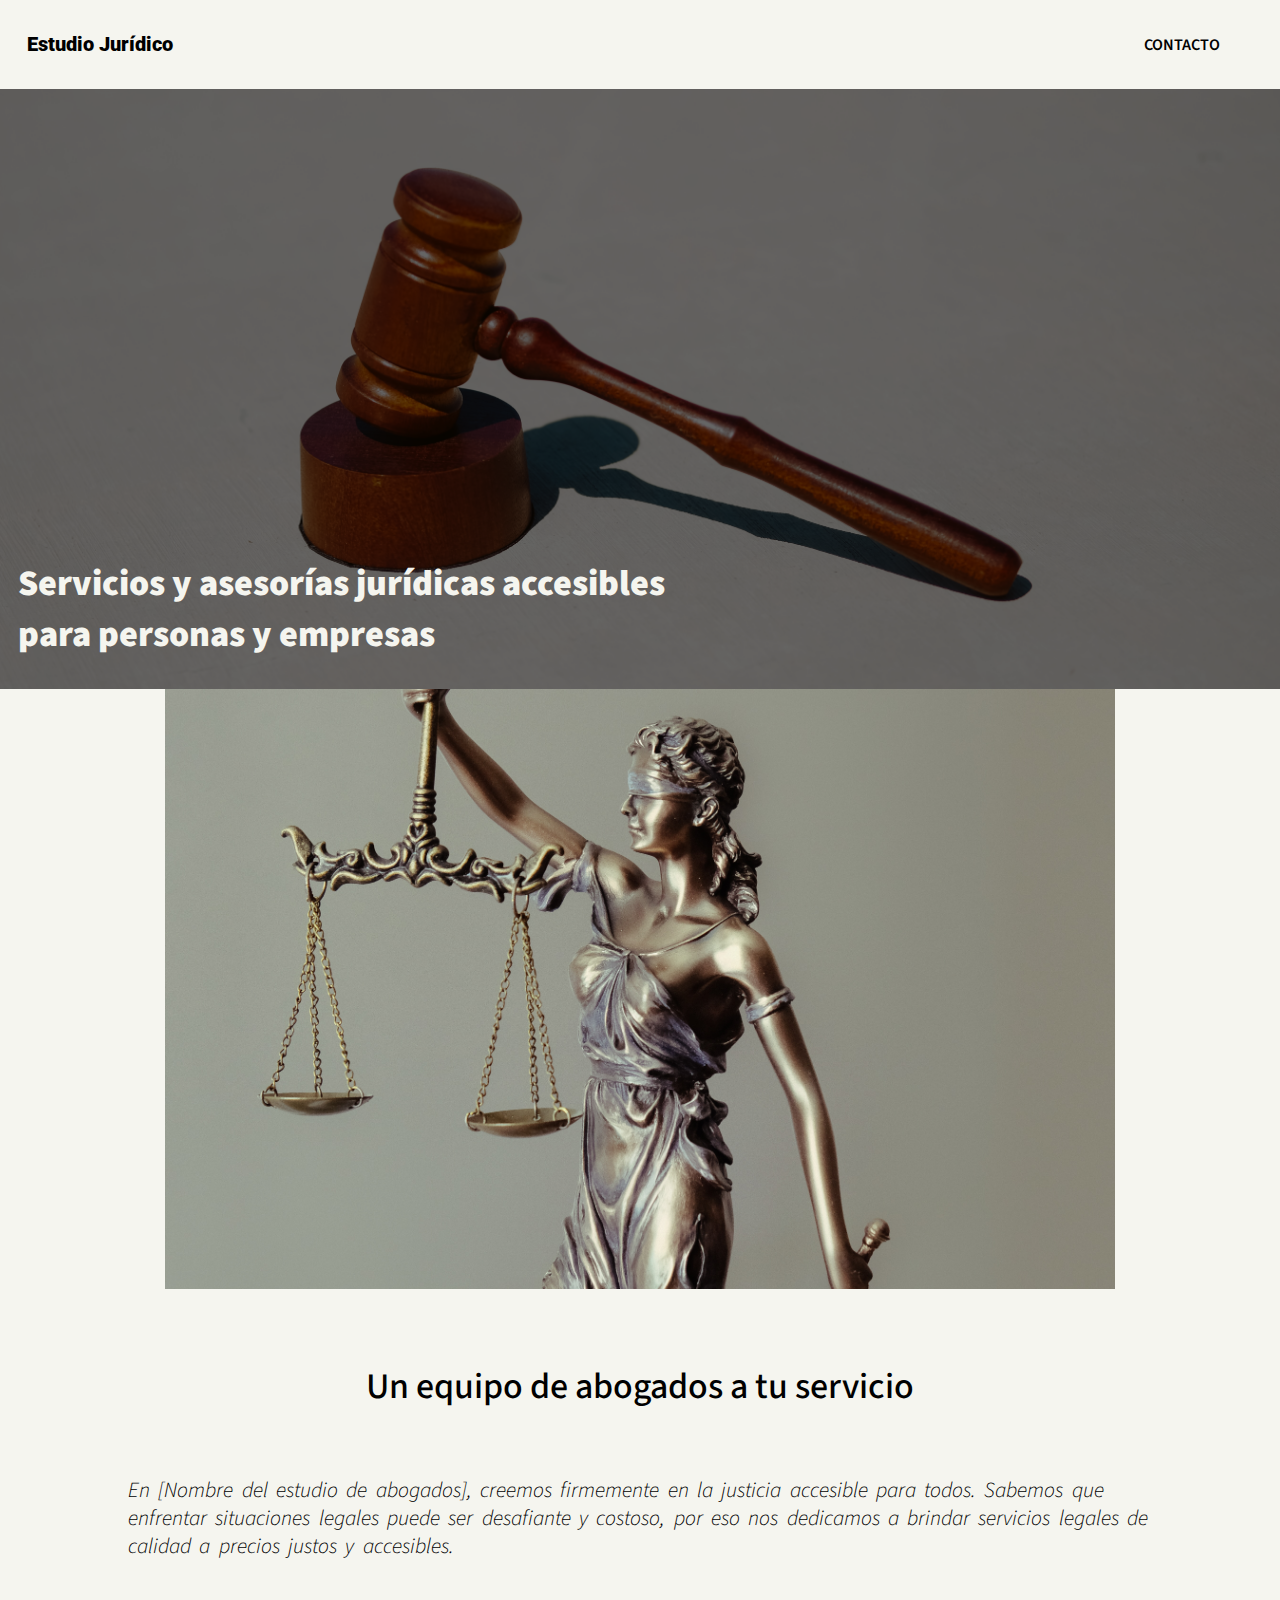
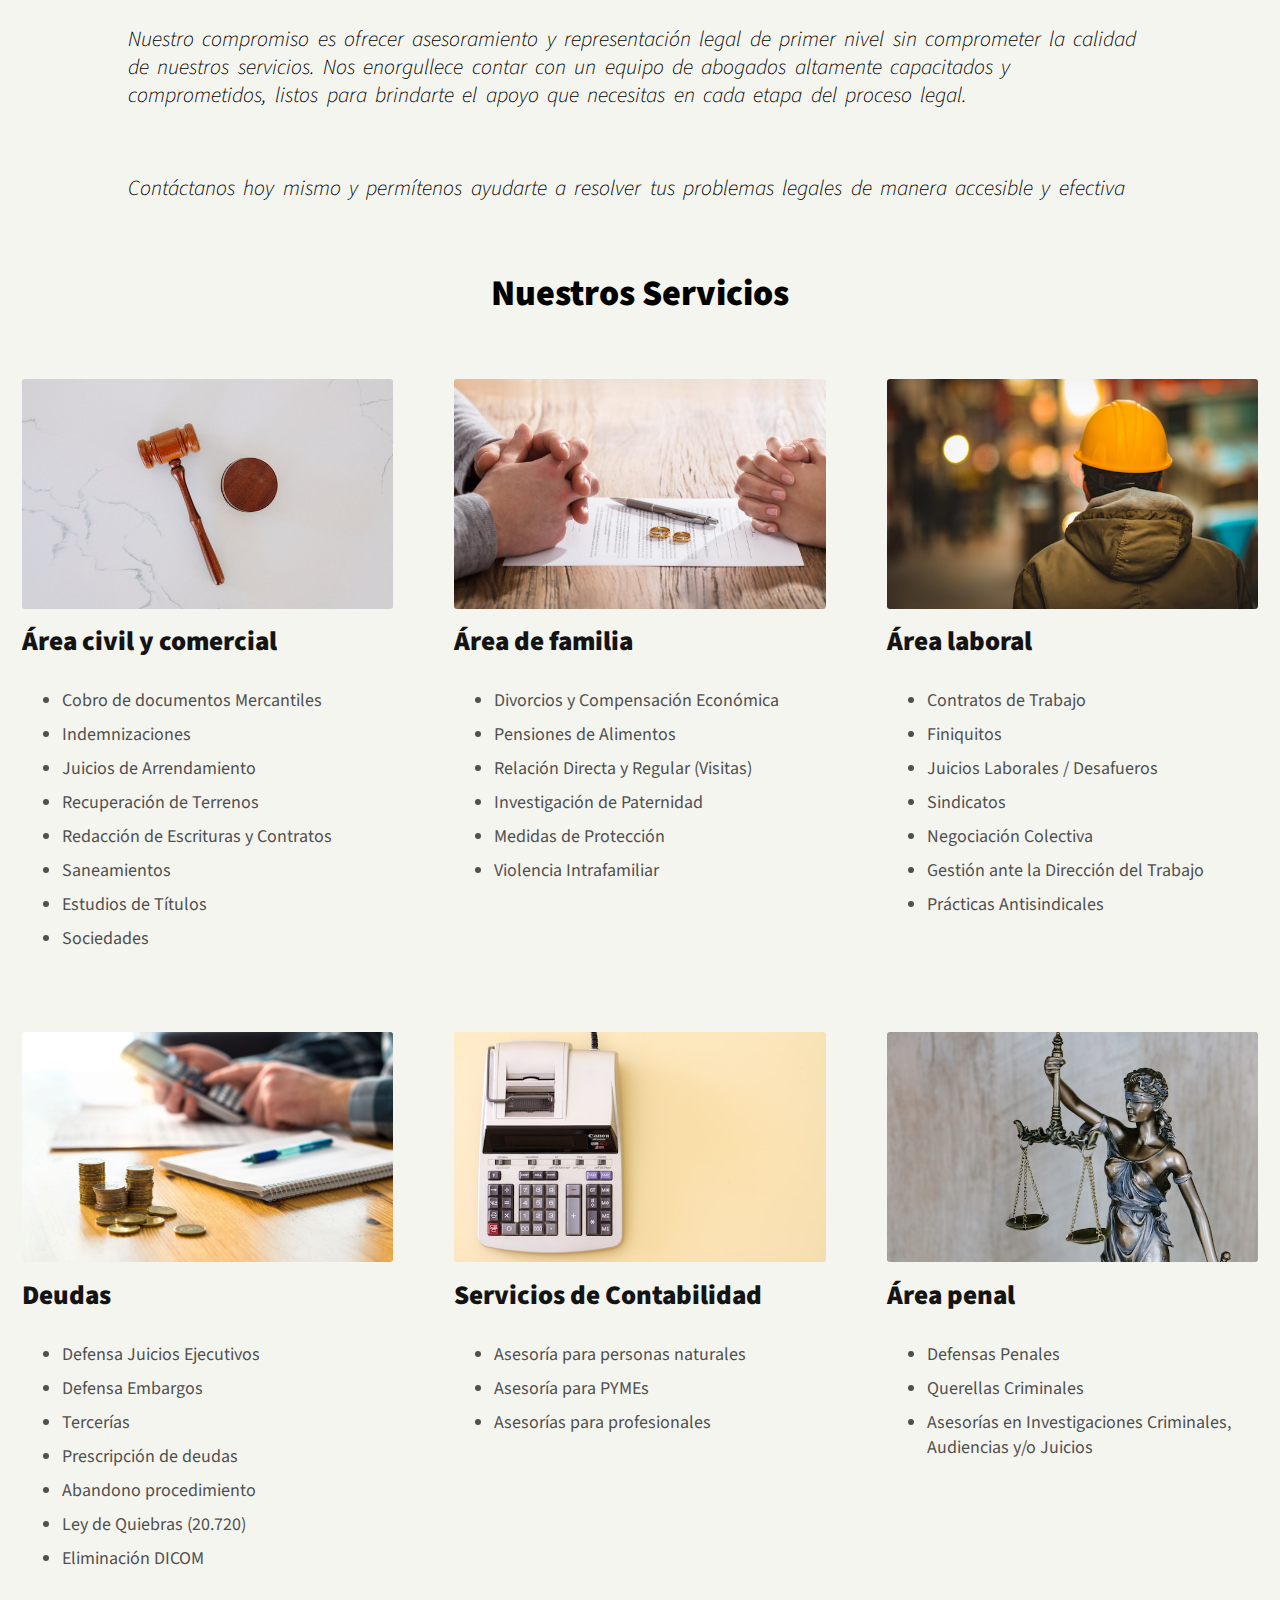
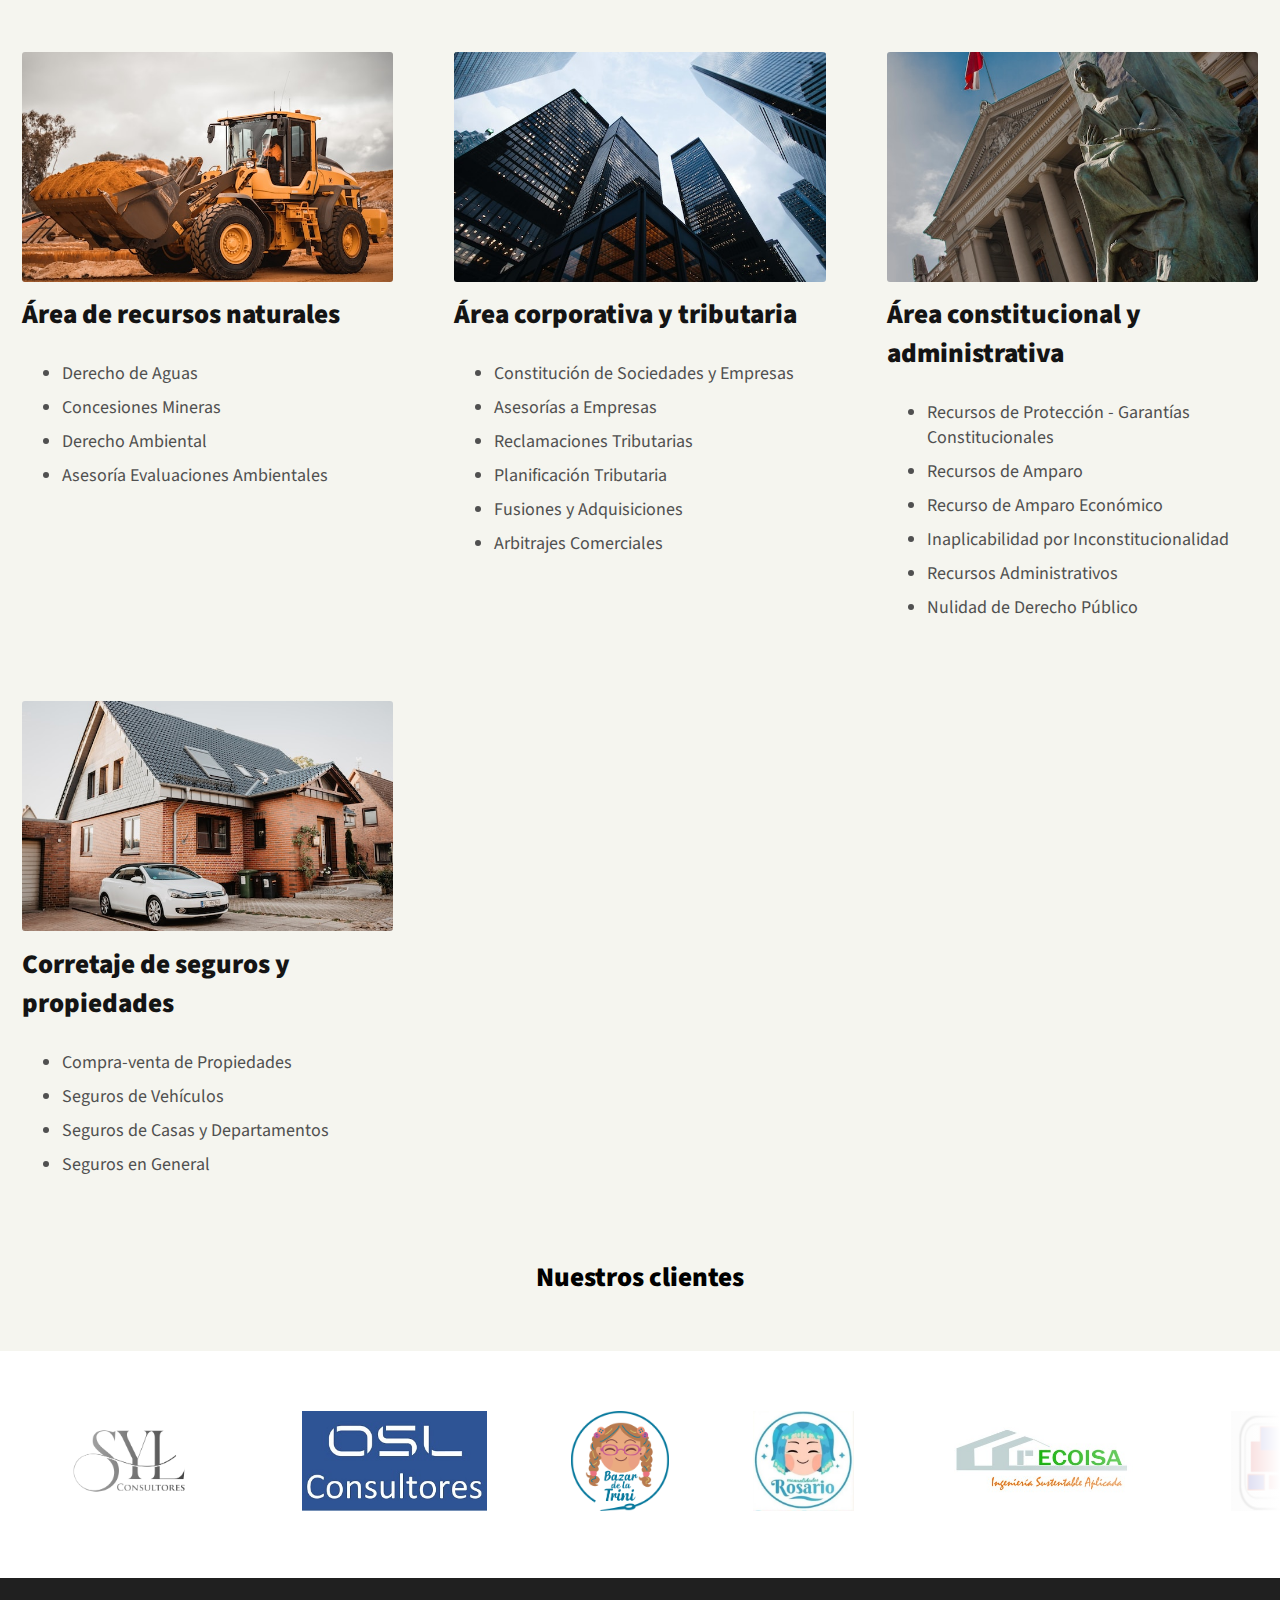
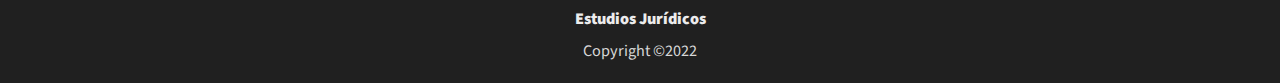
==== commit 3f24fc35: "image update" ====
--- a/index.html
+++ b/index.html
@@ -93,10 +93,7 @@
         </div>
       </article>
       <article class="post-card">
-        <img
-          src="https://source.unsplash.com/random/500×500/?gaming"
-          class="post-img"
-        />
+        <img src="./images/03.jpg" class="post-img" />
         <h2 class="post-title">Área de familia</h2>
         <div class="post-text">
           <ul>
@@ -110,10 +107,7 @@
         </div>
       </article>
       <article class="post-card">
-        <img
-          src="https://source.unsplash.com/random/500×500/?courthouse"
-          class="post-img"
-        />
+        <img src="./images/02.jpg" class="post-img" />
         <h2 class="post-title">Área laboral</h2>
         <div class="post-text">
           <ul>
@@ -128,10 +122,7 @@
         </div>
       </article>
       <article class="post-card">
-        <img
-          src="https://source.unsplash.com/random/500×500/?frontend"
-          class="post-img"
-        />
+        <img src="./images/04.jpeg" class="post-img" />
         <h2 class="post-title">Deudas</h2>
         <div class="post-text">
           <ul>
@@ -146,10 +137,7 @@
         </div>
       </article>
       <article class="post-card">
-        <img
-          src="https://source.unsplash.com/random/500×500/?it"
-          class="post-img"
-        />
+        <img src="./images/05.jpg" class="post-img" />
         <h2 class="post-title">Servicios de Contabilidad</h2>
         <div class="post-text">
           <ul>
@@ -160,10 +148,7 @@
         </div>
       </article>
       <article class="post-card">
-        <img
-          src="https://source.unsplash.com/random/500×500/?it"
-          class="post-img"
-        />
+        <img src="./images/06.jpg" class="post-img" />
         <h2 class="post-title">Área penal</h2>
         <div class="post-text">
           <ul>
@@ -176,10 +161,7 @@
         </div>
       </article>
       <article class="post-card">
-        <img
-          src="https://source.unsplash.com/random/500×500/?programming"
-          class="post-img"
-        />
+        <img src="./images/07.jpg" class="post-img" />
         <h2 class="post-title">Área de recursos naturales</h2>
         <div class="post-text">
           <ul>
@@ -191,10 +173,7 @@
         </div>
       </article>
       <article class="post-card">
-        <img
-          src="https://source.unsplash.com/random/500×500/?frontend"
-          class="post-img"
-        />
+        <img src="./images/08.jpg" class="post-img" />
         <h2 class="post-title">Área corporativa y tributaria</h2>
         <div class="post-text">
           <ul>
@@ -208,10 +187,7 @@
         </div>
       </article>
       <article class="post-card">
-        <img
-          src="https://source.unsplash.com/random/500×500/?frontend"
-          class="post-img"
-        />
+        <img src="./images/09.jpg" class="post-img" />
         <h2 class="post-title">Área constitucional y administrativa</h2>
         <div class="post-text">
           <ul>
@@ -225,10 +201,7 @@
         </div>
       </article>
       <article class="post-card">
-        <img
-          src="https://source.unsplash.com/random/500×500/?frontend"
-          class="post-img"
-        />
+        <img src="./images/10.jpg" class="post-img" />
         <h2 class="post-title">Corretaje de seguros y propiedades</h2>
         <div class="post-text">
           <ul>
@@ -242,116 +215,85 @@
     </div>
     <div class="slider">
       <h2 class="clients-title">Nuestros clientes</h2>
-      <div class="slide-track">
-        <div class="slide">
-          <img
-            src="https://cdn.freebiesupply.com/logos/thumbs/2x/mcdonalds-black-logo.png"
-            alt=""
-          />
-        </div>
-        <div class="slide">
-          <img
-            src="https://cdn.freebiesupply.com/images/large/2x/starbucks-logo-black-and-white.png"
-            alt=""
-          />
-        </div>
-        <div class="slide">
-          <img
-            src="https://cdn.freebiesupply.com/logos/large/2x/general-electric-black-logo-png-transparent.png"
-            alt=""
-          />
-        </div>
-        <div class="slide">
-          <img
-            src="https://cdn.freebiesupply.com/logos/large/2x/nfl-logo-png-transparent.png"
-            alt=""
-          />
-        </div>
-        <div class="slide">
-          <img
-            src="https://cdn.freebiesupply.com/logos/large/2x/mercedes-benz-6-logo-png-transparent.png"
-            alt=""
-          />
-        </div>
-        <div class="slide">
-          <img
-            src="https://cdn.freebiesupply.com/logos/large/2x/hogwarts-logo-png-transparent.png"
-            alt=""
-          />
-        </div>
-        <div class="slide">
-          <img
-            src="https://cdn.freebiesupply.com/logos/thumbs/2x/mcdonalds-black-logo.png"
-            alt=""
-          />
-        </div>
-        <div class="slide">
-          <img
-            src="https://cdn.freebiesupply.com/images/large/2x/starbucks-logo-black-and-white.png"
-            alt=""
-          />
-        </div>
-        <div class="slide">
-          <img
-            src="https://cdn.freebiesupply.com/logos/large/2x/general-electric-black-logo-png-transparent.png"
-            alt=""
-          />
-        </div>
-        <div class="slide">
-          <img
-            src="https://cdn.freebiesupply.com/logos/large/2x/nfl-logo-png-transparent.png"
-            alt=""
-          />
-        </div>
-        <div class="slide">
-          <img
-            src="https://cdn.freebiesupply.com/logos/large/2x/mercedes-benz-6-logo-png-transparent.png"
-            alt=""
-          />
-        </div>
-        <div class="slide">
-          <img
-            src="https://cdn.freebiesupply.com/logos/large/2x/hogwarts-logo-png-transparent.png"
-            alt=""
-          />
-        </div>
-        <div class="slide">
-          <img
-            src="https://cdn.freebiesupply.com/logos/thumbs/2x/mcdonalds-black-logo.png"
-            alt=""
-          />
-        </div>
-        <div class="slide">
-          <img
-            src="https://cdn.freebiesupply.com/images/large/2x/starbucks-logo-black-and-white.png"
-            alt=""
-          />
-        </div>
-        <div class="slide">
-          <img
-            src="https://cdn.freebiesupply.com/logos/large/2x/general-electric-black-logo-png-transparent.png"
-            alt=""
-          />
-        </div>
-        <div class="slide">
-          <img
-            src="https://cdn.freebiesupply.com/logos/large/2x/nfl-logo-png-transparent.png"
-            alt=""
-          />
-        </div>
-        <div class="slide">
-          <img
-            src="https://cdn.freebiesupply.com/logos/large/2x/mercedes-benz-6-logo-png-transparent.png"
-            alt=""
-          />
-        </div>
-        <div class="slide">
-          <img
-            src="https://cdn.freebiesupply.com/logos/large/2x/hogwarts-logo-png-transparent.png"
-            alt=""
-          />
+      <div class="logos">
+        <div class="logos-slide">
+          <img src="./images/logo1.jpg" />
+          <img src="./images/logo2.jpg" />
+          <img src="./images/logo3.png" />
+          <img src="./images/logo4.jpg" />
+          <img src="./images/logo5.jpg" />
+          <img src="./images/logo6.png" />
+          <!-- <img src="./images/logo1.jpg" />
+          <img src="./images/logo2.jpg" /> -->
+        </div>
+
+        <div class="logos-slide">
+          <img src="./images/logo1.jpg" />
+          <img src="./images/logo2.jpg" />
+          <img src="./images/logo3.png" />
+          <img src="./images/logo4.jpg" />
+          <img src="./images/logo5.jpg" />
+          <img src="./images/logo6.png" />
+          <!-- <img src="./images/logo1.jpg" />
+          <img src="./images/logo2.jpg" /> -->
         </div>
       </div>
+      <!-- <div class="slide-track">
+        <div class="slide">
+          <img src="./images/logo1.jpg" alt="" />
+        </div>
+        <div class="slide">
+          <img src="./images/logo2.jpg" alt="" />
+        </div>
+        <div class="slide atype">
+          <img src="./images/logo3.png" alt="" />
+        </div>
+        <div class="slide atype">
+          <img src="./images/logo4.jpg" alt="" />
+        </div>
+        <div class="slide">
+          <img src="./images/logo5.jpg" alt="" />
+        </div>
+        <div class="slide">
+          <img src="./images/logo6.png" alt="" />
+        </div>
+        <div class="slide">
+          <img src="./images/logo1.jpg" alt="" />
+        </div>
+        <div class="slide">
+          <img src="./images/logo2.jpg" alt="" />
+        </div>
+        <div class="slide atype">
+          <img src="./images/logo3.png" alt="" />
+        </div>
+        <div class="slide atype">
+          <img src="./images/logo4.jpg" alt="" />
+        </div>
+        <div class="slide">
+          <img src="./images/logo5.jpg" alt="" />
+        </div>
+        <div class="slide">
+          <img src="./images/logo6.png" alt="" />
+        </div>
+        <div class="slide">
+          <img src="./images/logo1.jpg" alt="" />
+        </div>
+        <div class="slide">
+          <img src="./images/logo2.jpg" alt="" />
+        </div>
+        <div class="slide atype">
+          <img src="./images/logo3.png" alt="" />
+        </div>
+        <div class="slide atype">
+          <img src="./images/logo4.jpg" alt="" />
+        </div>
+        <div class="slide">
+          <img src="./images/logo5.jpg" alt="" />
+        </div>
+        <div class="slide">
+          <img src="./images/logo6.png" alt="" />
+        </div> -->
+      <!-- </div> -->
     </div>
     <div class="whatsapp-btn-container">
       <a class="whatsapp-btn" href="https://wa.me/91999999999"
--- a/style.css
+++ b/style.css
@@ -530,33 +530,57 @@
   transform: scale(1.2);
 }
 
-/* CLIENTES SLIDER */
-
-.slide img {
-  width: 100px;
+/* clientes carrousel */
+
+@keyframes slide {
+  from {
+    transform: translateX(0);
+  }
+  to {
+    transform: translateX(-100%);
+  }
+}
+
+.logos {
+  overflow: hidden;
+  padding: 60px 0;
+  background: white;
+  white-space: nowrap;
+  position: relative;
+}
+
+.logos:before,
+.logos:after {
+  position: absolute;
+  top: 0;
+  width: 250px;
+  height: 100%;
+  content: "";
+  z-index: 2;
+}
+
+.logos:before {
+  left: 0;
+  background: linear-gradient(to left, rgba(255, 255, 255, 0), white);
+}
+
+.logos:after {
+  right: 0;
+  background: linear-gradient(to right, rgba(255, 255, 255, 0), white);
+}
+
+/* .logos:hover .logos-slide {
+  animation-play-state: paused;
+} */
+
+.logos-slide {
+  display: inline-block;
+  animation: 50s slide infinite linear;
+}
+
+.logos-slide img {
   height: 100px;
-  animation: scroll 60s linear infinite;
-}
-
-.slide-track {
-  width: 100%;
-  display: flex;
-  gap: 3em;
-  overflow: hidden;
-}
-
-.slider {
-  margin: 2em 0;
-  padding: 2em 2em 5em;
-}
-
-@keyframes scroll {
-  0% {
-    transform: translateX(0);
-  }
-  100% {
-    transform: translatex(-1000%);
-  }
+  margin: 0 40px;
 }
 
 .clients-title {
